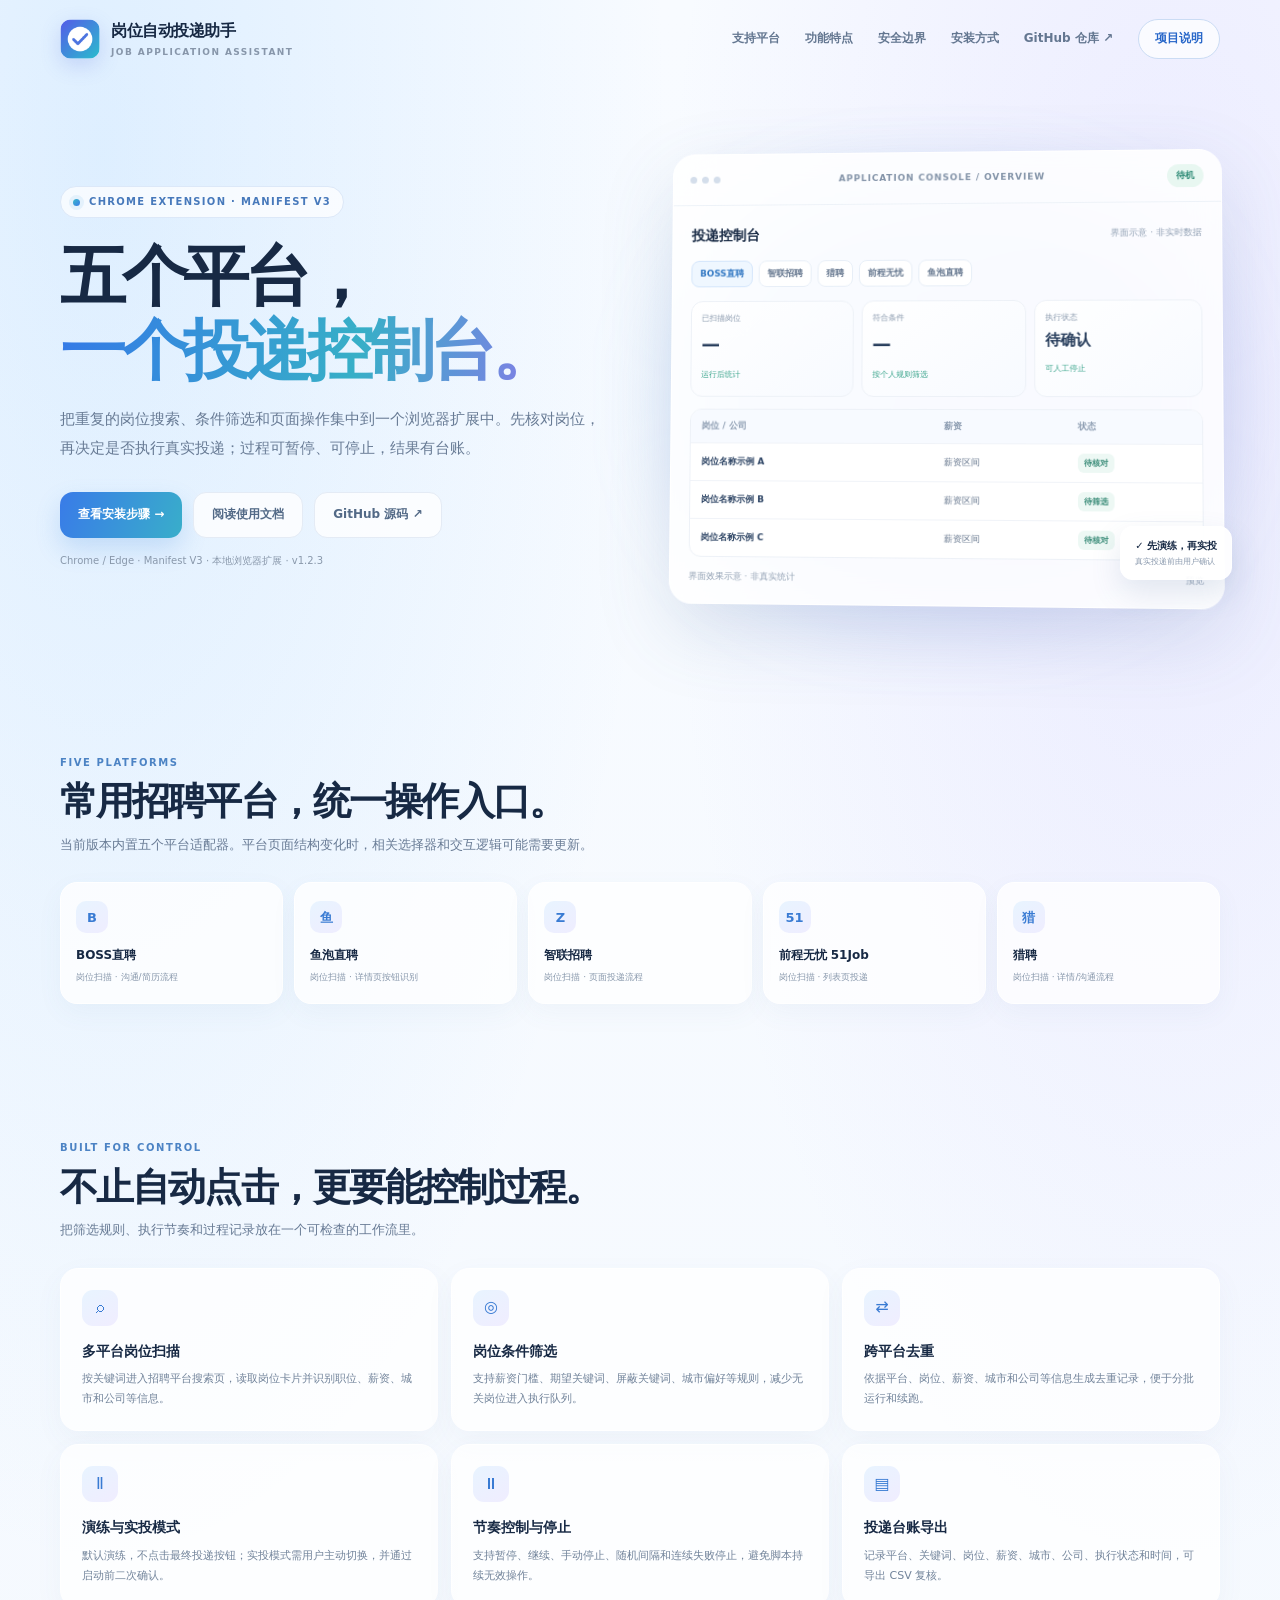
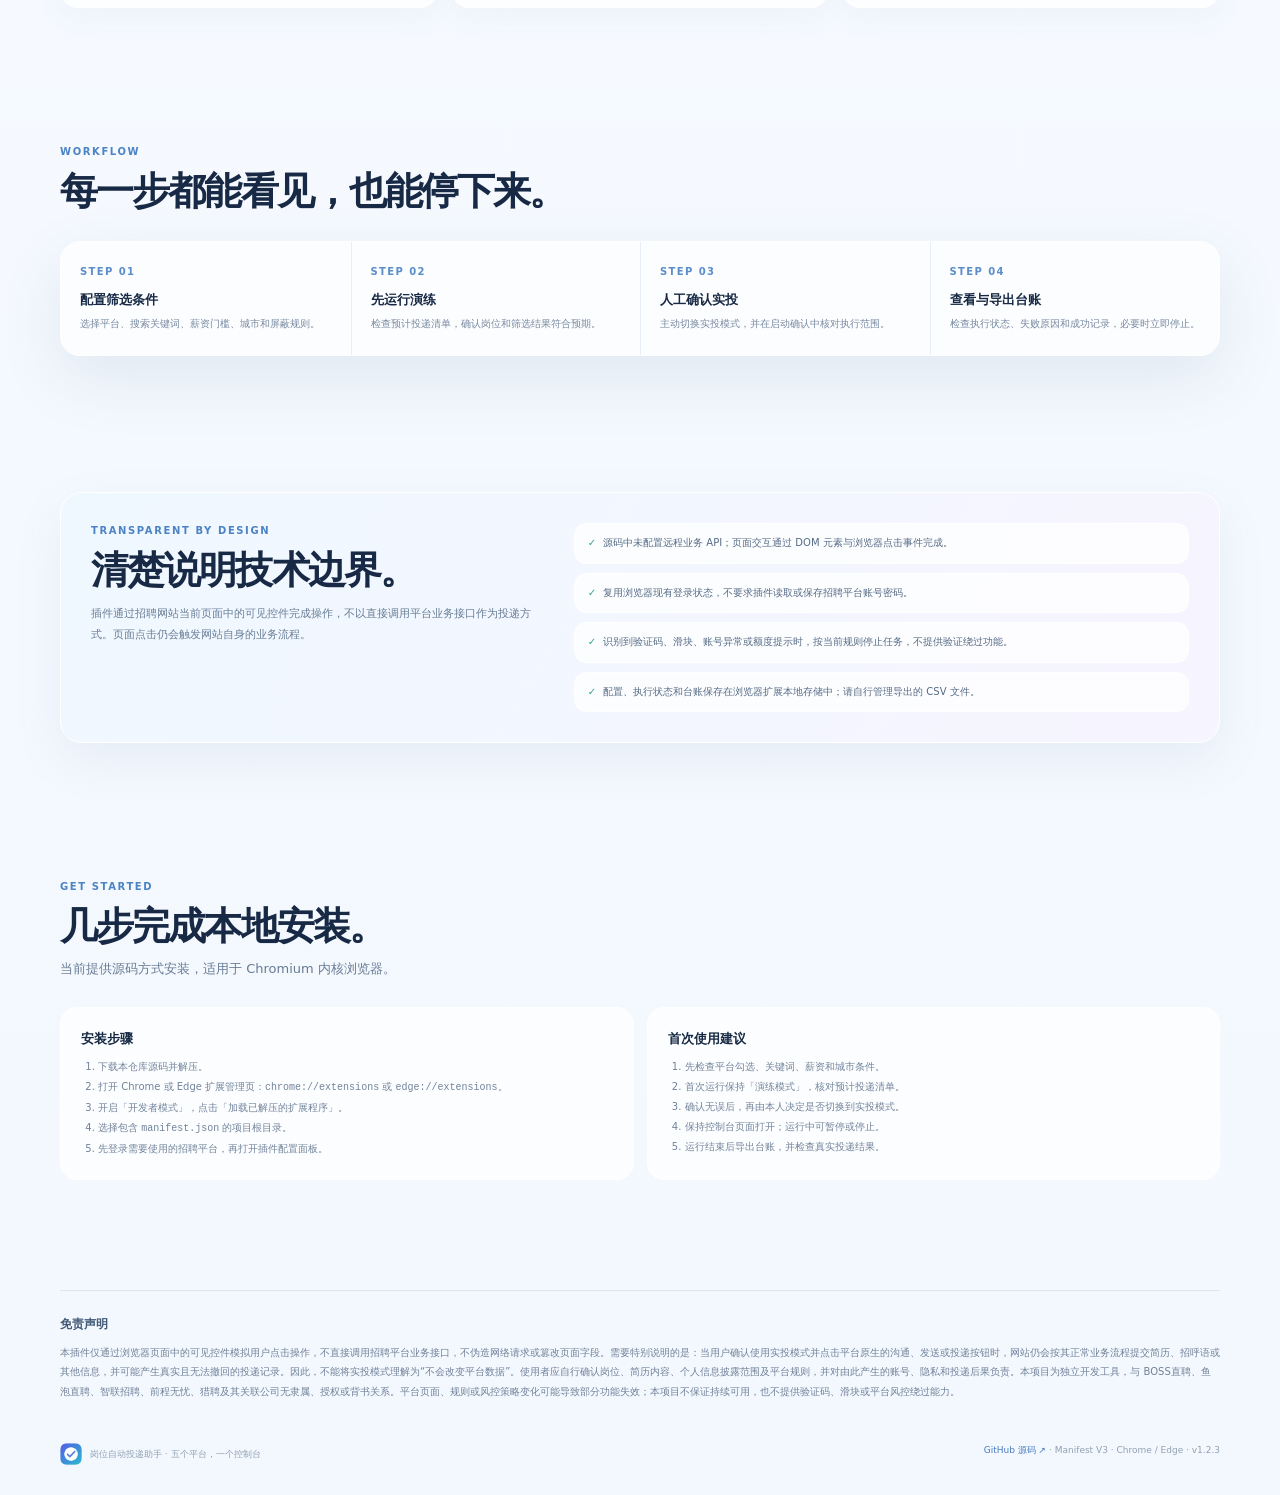
==== index.html @ 3604367f "Publish browser extension source, project page, and safety documentation" ====
<!doctype html>
<html lang="zh-CN">
<head>
<meta charset="utf-8">
<meta name="viewport" content="width=device-width, initial-scale=1">
<meta name="theme-color" content="#f4f8ff">
<meta name="description" content="岗位自动投递助手，支持 BOSS直聘、鱼泡直聘、智联招聘、前程无忧和猎聘。岗位筛选、演练、页面操作与投递台账集中管理。">
<title>岗位自动投递助手｜五个平台，一个控制台</title>
<style>
:root{color-scheme:light;--ink:#172944;--muted:#687b95;--line:#e4ebf5;--blue:#397be8;--cyan:#38b8cb;--violet:#897be8;--paper:#fff;--bg:#f5f9ff;--shadow:0 22px 65px rgba(54,88,139,.11)}
*{box-sizing:border-box}html{scroll-behavior:smooth}body{margin:0;color:var(--ink);font-family:Inter,ui-sans-serif,system-ui,-apple-system,"Segoe UI","PingFang SC","Microsoft YaHei",sans-serif;line-height:1.65;background:radial-gradient(ellipse at 8% 5%,rgba(104,183,255,.18),transparent 34%),radial-gradient(ellipse at 92% 12%,rgba(169,154,255,.16),transparent 31%),linear-gradient(180deg,#f8fbff,#f3f8fe)}a{color:inherit;text-decoration:none}.wrap{width:min(1160px,calc(100% - 44px));margin:auto}.top{height:78px;display:flex;align-items:center;justify-content:space-between;gap:24px}.brand{display:flex;align-items:center;gap:11px;font-weight:760;letter-spacing:-.03em}.brand img{width:40px;height:40px;border-radius:12px;box-shadow:0 7px 20px #586ddc35}.brand small{display:block;color:#8796aa;font-size:9px;letter-spacing:.16em;font-weight:700}.nav{display:flex;align-items:center;gap:25px;color:#647791;font-size:12px;font-weight:650}.nav a:hover{color:var(--blue)}.nav .cta{padding:9px 16px;border:1px solid #cbdcf4;border-radius:99px;color:#2867c9;background:#ffffffb8}.hero{display:grid;grid-template-columns:1fr 1fr;gap:54px;align-items:center;padding:72px 0 82px}.eyebrow{display:inline-flex;align-items:center;gap:9px;padding:7px 12px;border:1px solid #dce8f8;border-radius:99px;background:#ffffffb8;color:#4779bb;font-size:10px;font-weight:800;letter-spacing:.13em}.dot{width:7px;height:7px;border-radius:50%;background:linear-gradient(135deg,var(--cyan),var(--blue));box-shadow:0 0 0 4px #52a7e51c}h1{max-width:600px;margin:22px 0 17px;font-size:clamp(42px,5.3vw,66px);line-height:1.12;letter-spacing:-.065em;font-weight:790}h1 span{color:transparent;background:linear-gradient(100deg,#3479e7,#37afc7 60%,#8979e9);background-clip:text;-webkit-background-clip:text}.lead{max-width:550px;margin:0;color:var(--muted);font-size:15px;line-height:1.95}.actions{display:flex;flex-wrap:wrap;gap:11px;margin-top:28px}.btn{display:inline-flex;align-items:center;justify-content:center;min-height:46px;padding:0 18px;border-radius:13px;font-size:12px;font-weight:750}.primary{color:#fff;background:linear-gradient(110deg,#397be8,#39aeca);box-shadow:0 11px 25px #438ddd38}.secondary{color:#536a87;border:1px solid var(--line);background:#ffffffc9}.hint{margin-top:15px;color:#8998ab;font-size:10px}.preview{position:relative}.glow{position:absolute;inset:10% 3% 0;border-radius:40%;background:linear-gradient(130deg,#74b9f64a,#a69af54a);filter:blur(42px)}.window{position:relative;overflow:hidden;border:1px solid #fff;border-radius:23px;background:#ffffffd9;box-shadow:0 26px 75px #466b9b2b;backdrop-filter:blur(20px);transform:perspective(1100px) rotateY(-3deg) rotateX(2deg)}.winhead{display:flex;align-items:center;justify-content:space-between;padding:14px 17px;border-bottom:1px solid #edf2f8}.lights{display:flex;gap:5px}.lights i{width:7px;height:7px;border-radius:50%;background:#d4deeb}.winname{font-size:9px;color:#8393a8;font-weight:750;letter-spacing:.1em}.idle{font-size:9px;color:#2d8a75;background:#e8f7f1;padding:4px 9px;border-radius:99px;font-weight:800}.winbody{padding:19px}.wtitle{display:flex;justify-content:space-between;align-items:center;margin-bottom:14px}.wtitle b{font-size:14px}.wtitle span{font-size:9px;color:#91a0b4}.pills{display:flex;flex-wrap:wrap;gap:6px;margin-bottom:14px}.pill{padding:5px 8px;border:1px solid #e7eef7;border-radius:8px;background:#fff;color:#63758d;font-size:9px;font-weight:700}.pill.on{background:#eff7ff;border-color:#d3e5fb;color:#3278c3}.stats{display:grid;grid-template-columns:repeat(3,1fr);gap:8px;margin-bottom:12px}.stat{padding:10px;border:1px solid #edf1f7;border-radius:12px;background:linear-gradient(145deg,#fff,#f7faff)}.stat small{display:block;color:#8797ab;font-size:8px}.stat strong{display:block;margin-top:4px;font-size:19px;color:#263c5b}.stat em{font-size:8px;color:#39a48b;font-style:normal}.rows{overflow:hidden;border:1px solid #edf1f7;border-radius:12px;background:#fff}.rhead,.r{display:grid;grid-template-columns:1.5fr .8fr .7fr;gap:7px;align-items:center;padding:9px 11px;font-size:9px}.rhead{background:#f7faff;color:#8b9bb0;font-weight:750}.r{border-top:1px solid #f0f3f8;color:#64758c}.r b{color:#2e4565;font-size:9px}.tag{width:max-content;padding:3px 6px;border-radius:6px;background:#edf8f4;color:#378a76;font-size:8px;font-weight:800}.winfoot{display:flex;justify-content:space-between;margin-top:12px;color:#92a1b4;font-size:9px}.float{position:absolute;right:-12px;bottom:25px;padding:11px 14px;border:1px solid #fff;border-radius:13px;background:#ffffffed;box-shadow:0 13px 30px #486b9b26;font-size:10px;font-weight:750}.float small{display:block;color:#8b9aae;font-size:8px;font-weight:500}.section{padding:68px 0}.section-head{max-width:650px;margin-bottom:27px}.kicker{color:#4c83c4;font-size:10px;font-weight:850;letter-spacing:.16em}h2{margin:8px 0 9px;font-size:clamp(27px,3.4vw,38px);line-height:1.2;letter-spacing:-.05em}.section-head p{margin:0;color:var(--muted);font-size:13px}.platforms{display:grid;grid-template-columns:repeat(5,1fr);gap:11px}.platform{padding:18px 15px;border:1px solid #fff;border-radius:17px;background:#ffffffc9;box-shadow:0 9px 27px #4b6e9a0d}.mark{display:grid;place-items:center;width:32px;height:32px;margin-bottom:13px;border-radius:10px;background:linear-gradient(145deg,#e8f4ff,#efedff);color:#397bd3;font-size:13px;font-weight:850}.platform b{display:block;font-size:12px}.platform small{display:block;margin-top:4px;color:#8797ab;font-size:9px}.features{display:grid;grid-template-columns:repeat(3,1fr);gap:13px}.feature{padding:21px;border:1px solid #fff;border-radius:18px;background:#ffffffc9;box-shadow:0 10px 30px #4b6e9a0c}.ico{display:grid;place-items:center;width:36px;height:36px;margin-bottom:14px;border-radius:11px;background:linear-gradient(145deg,#e8f4ff,#f0edff);color:#397bd3;font-size:16px}.feature h3{margin:0 0 6px;font-size:14px}.feature p{margin:0;color:#71839a;font-size:11px;line-height:1.85}.flow{display:grid;grid-template-columns:repeat(4,1fr);border:1px solid #fff;border-radius:20px;background:#ffffffb9;box-shadow:var(--shadow)}.step{padding:22px 19px}.step+.step{border-left:1px solid #e9eff7}.num{color:#5a8dca;font-size:10px;font-weight:850;letter-spacing:.14em}.step h3{margin:8px 0 5px;font-size:13px}.step p{margin:0;color:#7889a0;font-size:10px;line-height:1.8}.safety{display:grid;grid-template-columns:.85fr 1.15fr;gap:28px;padding:30px;border:1px solid #fff;border-radius:22px;background:linear-gradient(120deg,#eff8ffeb,#f7f4ffdc);box-shadow:0 18px 50px #486b9b15}.safety p{color:#687d96;font-size:11px;line-height:1.9}.checks{display:grid;gap:9px}.check{padding:11px 13px;border:1px solid #fff;border-radius:12px;background:#ffffffc7;color:#566b85;font-size:10px}.check b{color:#35a18b;margin-right:7px}.install{display:grid;grid-template-columns:1fr 1fr;gap:13px}.install article{padding:20px;border:1px solid #fff;border-radius:17px;background:#ffffffc9}.install h3{margin:0 0 8px;font-size:13px}.install ol{margin:0;padding-left:17px;color:#71839a;font-size:10px;line-height:2}.disclaimer{margin-top:42px;padding:22px 0 26px;border-top:1px solid #dce6f2;color:#718198;font-size:10px;line-height:1.95}.disclaimer b{display:block;margin-bottom:6px;color:#435a77;font-size:12px}footer{display:flex;justify-content:space-between;gap:18px;padding:16px 0 32px;color:#91a0b2;font-size:9px}.footbrand{display:flex;align-items:center;gap:8px}.footbrand img{width:22px;height:22px;border-radius:7px}footer a{color:#477cc0}
@media(max-width:900px){.hero{grid-template-columns:1fr;gap:38px;padding:48px 0 62px}.preview{max-width:650px;width:100%;margin:auto}.platforms{grid-template-columns:repeat(3,1fr)}.features{grid-template-columns:repeat(2,1fr)}.safety{grid-template-columns:1fr}}
@media(max-width:640px){.wrap{width:calc(100% - 30px)}.top{height:68px}.nav a:not(.cta){display:none}.hero{padding:40px 0 54px}h1{font-size:43px}.lead{font-size:13px}.window{transform:none}.float{right:4px;bottom:-17px}.section{padding:50px 0}.platforms{grid-template-columns:repeat(2,1fr)}.features,.flow,.install{grid-template-columns:1fr}.step+.step{border-left:0;border-top:1px solid #e9eff7}.safety{padding:22px}footer{flex-direction:column}}
</style>
</head>
<body>
<header class="wrap top">
  <a class="brand" href="#top"><img src="icon128.png" alt=""><span>岗位自动投递助手<small>JOB APPLICATION ASSISTANT</small></span></a>
  <nav class="nav"><a href="#platforms">支持平台</a><a href="#features">功能特点</a><a href="#safety">安全边界</a><a href="#install">安装方式</a><a href="https://github.com/ZhangLiang-cn/job-apply-assistant" target="_blank" rel="noopener noreferrer">GitHub 仓库 ↗</a><a class="cta" href="README.md">项目说明</a></nav>
</header>
<main id="top">
<section class="wrap hero">
  <div><div class="eyebrow"><i class="dot"></i> CHROME EXTENSION · MANIFEST V3</div><h1>五个平台，<br><span>一个投递控制台。</span></h1><p class="lead">把重复的岗位搜索、条件筛选和页面操作集中到一个浏览器扩展中。先核对岗位，再决定是否执行真实投递；过程可暂停、可停止，结果有台账。</p><div class="actions"><a class="btn primary" href="#install">查看安装步骤 →</a><a class="btn secondary" href="README.md">阅读使用文档</a><a class="btn secondary" href="https://github.com/ZhangLiang-cn/job-apply-assistant" target="_blank" rel="noopener noreferrer">GitHub 源码 ↗</a></div><div class="hint">Chrome / Edge · Manifest V3 · 本地浏览器扩展 · v1.2.3</div></div>
  <div class="preview"><div class="glow"></div><div class="window"><div class="winhead"><span class="lights"><i></i><i></i><i></i></span><span class="winname">APPLICATION CONSOLE / OVERVIEW</span><span class="idle">待机</span></div><div class="winbody"><div class="wtitle"><b>投递控制台</b><span>界面示意 · 非实时数据</span></div><div class="pills"><span class="pill on">BOSS直聘</span><span class="pill">智联招聘</span><span class="pill">猎聘</span><span class="pill">前程无忧</span><span class="pill">鱼泡直聘</span></div><div class="stats"><div class="stat"><small>已扫描岗位</small><strong>—</strong><em>运行后统计</em></div><div class="stat"><small>符合条件</small><strong>—</strong><em>按个人规则筛选</em></div><div class="stat"><small>执行状态</small><strong style="font-size:15px">待确认</strong><em>可人工停止</em></div></div><div class="rows"><div class="rhead"><span>岗位 / 公司</span><span>薪资</span><span>状态</span></div><div class="r"><b>岗位名称示例 A</b><span>薪资区间</span><span class="tag">待核对</span></div><div class="r"><b>岗位名称示例 B</b><span>薪资区间</span><span class="tag">待筛选</span></div><div class="r"><b>岗位名称示例 C</b><span>薪资区间</span><span class="tag">待核对</span></div></div><div class="winfoot"><span>界面效果示意 · 非真实统计</span><span>预览</span></div></div></div><div class="float">✓ 先演练，再实投<small>真实投递前由用户确认</small></div></div>
</section>
<section class="wrap section" id="platforms"><div class="section-head"><div class="kicker">FIVE PLATFORMS</div><h2>常用招聘平台，统一操作入口。</h2><p>当前版本内置五个平台适配器。平台页面结构变化时，相关选择器和交互逻辑可能需要更新。</p></div><div class="platforms"><article class="platform"><div class="mark">B</div><b>BOSS直聘</b><small>岗位扫描 · 沟通/简历流程</small></article><article class="platform"><div class="mark">鱼</div><b>鱼泡直聘</b><small>岗位扫描 · 详情页按钮识别</small></article><article class="platform"><div class="mark">Z</div><b>智联招聘</b><small>岗位扫描 · 页面投递流程</small></article><article class="platform"><div class="mark">51</div><b>前程无忧 51Job</b><small>岗位扫描 · 列表页投递</small></article><article class="platform"><div class="mark">猎</div><b>猎聘</b><small>岗位扫描 · 详情/沟通流程</small></article></div></section>
<section class="wrap section" id="features"><div class="section-head"><div class="kicker">BUILT FOR CONTROL</div><h2>不止自动点击，更要能控制过程。</h2><p>把筛选规则、执行节奏和过程记录放在一个可检查的工作流里。</p></div><div class="features"><article class="feature"><div class="ico">⌕</div><h3>多平台岗位扫描</h3><p>按关键词进入招聘平台搜索页，读取岗位卡片并识别职位、薪资、城市和公司等信息。</p></article><article class="feature"><div class="ico">◎</div><h3>岗位条件筛选</h3><p>支持薪资门槛、期望关键词、屏蔽关键词、城市偏好等规则，减少无关岗位进入执行队列。</p></article><article class="feature"><div class="ico">⇄</div><h3>跨平台去重</h3><p>依据平台、岗位、薪资、城市和公司等信息生成去重记录，便于分批运行和续跑。</p></article><article class="feature"><div class="ico">Ⅱ</div><h3>演练与实投模式</h3><p>默认演练，不点击最终投递按钮；实投模式需用户主动切换，并通过启动前二次确认。</p></article><article class="feature"><div class="ico">⏸</div><h3>节奏控制与停止</h3><p>支持暂停、继续、手动停止、随机间隔和连续失败停止，避免脚本持续无效操作。</p></article><article class="feature"><div class="ico">▤</div><h3>投递台账导出</h3><p>记录平台、关键词、岗位、薪资、城市、公司、执行状态和时间，可导出 CSV 复核。</p></article></div></section>
<section class="wrap section"><div class="section-head"><div class="kicker">WORKFLOW</div><h2>每一步都能看见，也能停下来。</h2></div><div class="flow"><div class="step"><div class="num">STEP 01</div><h3>配置筛选条件</h3><p>选择平台、搜索关键词、薪资门槛、城市和屏蔽规则。</p></div><div class="step"><div class="num">STEP 02</div><h3>先运行演练</h3><p>检查预计投递清单，确认岗位和筛选结果符合预期。</p></div><div class="step"><div class="num">STEP 03</div><h3>人工确认实投</h3><p>主动切换实投模式，并在启动确认中核对执行范围。</p></div><div class="step"><div class="num">STEP 04</div><h3>查看与导出台账</h3><p>检查执行状态、失败原因和成功记录，必要时立即停止。</p></div></div></section>
<section class="wrap section" id="safety"><div class="safety"><div><div class="kicker">TRANSPARENT BY DESIGN</div><h2>清楚说明技术边界。</h2><p>插件通过招聘网站当前页面中的可见控件完成操作，不以直接调用平台业务接口作为投递方式。页面点击仍会触发网站自身的业务流程。</p></div><div class="checks"><div class="check"><b>✓</b>源码中未配置远程业务 API；页面交互通过 DOM 元素与浏览器点击事件完成。</div><div class="check"><b>✓</b>复用浏览器现有登录状态，不要求插件读取或保存招聘平台账号密码。</div><div class="check"><b>✓</b>识别到验证码、滑块、账号异常或额度提示时，按当前规则停止任务，不提供验证绕过功能。</div><div class="check"><b>✓</b>配置、执行状态和台账保存在浏览器扩展本地存储中；请自行管理导出的 CSV 文件。</div></div></div></section>
<section class="wrap section" id="install"><div class="section-head"><div class="kicker">GET STARTED</div><h2>几步完成本地安装。</h2><p>当前提供源码方式安装，适用于 Chromium 内核浏览器。</p></div><div class="install"><article><h3>安装步骤</h3><ol><li>下载本仓库源码并解压。</li><li>打开 Chrome 或 Edge 扩展管理页：<code>chrome://extensions</code> 或 <code>edge://extensions</code>。</li><li>开启「开发者模式」，点击「加载已解压的扩展程序」。</li><li>选择包含 <code>manifest.json</code> 的项目根目录。</li><li>先登录需要使用的招聘平台，再打开插件配置面板。</li></ol></article><article><h3>首次使用建议</h3><ol><li>先检查平台勾选、关键词、薪资和城市条件。</li><li>首次运行保持「演练模式」，核对预计投递清单。</li><li>确认无误后，再由本人决定是否切换到实投模式。</li><li>保持控制台页面打开；运行中可暂停或停止。</li><li>运行结束后导出台账，并检查真实投递结果。</li></ol></article></div></section>
</main>
<div class="wrap disclaimer" id="disclaimer"><b>免责声明</b>本插件仅通过浏览器页面中的可见控件模拟用户点击操作，不直接调用招聘平台业务接口，不伪造网络请求或篡改页面字段。需要特别说明的是：当用户确认使用实投模式并点击平台原生的沟通、发送或投递按钮时，网站仍会按其正常业务流程提交简历、招呼语或其他信息，并可能产生真实且无法撤回的投递记录。因此，不能将实投模式理解为“不会改变平台数据”。使用者应自行确认岗位、简历内容、个人信息披露范围及平台规则，并对由此产生的账号、隐私和投递后果负责。本项目为独立开发工具，与 BOSS直聘、鱼泡直聘、智联招聘、前程无忧、猎聘及其关联公司无隶属、授权或背书关系。平台页面、规则或风控策略变化可能导致部分功能失效；本项目不保证持续可用，也不提供验证码、滑块或平台风控绕过能力。</div>
<footer class="wrap"><div class="footbrand"><img src="icon128.png" alt="">岗位自动投递助手 · 五个平台，一个控制台</div><span><a href="https://github.com/ZhangLiang-cn/job-apply-assistant" target="_blank" rel="noopener noreferrer">GitHub 源码 ↗</a> · Manifest V3 · Chrome / Edge · v1.2.3</span></footer>
</body>
</html>
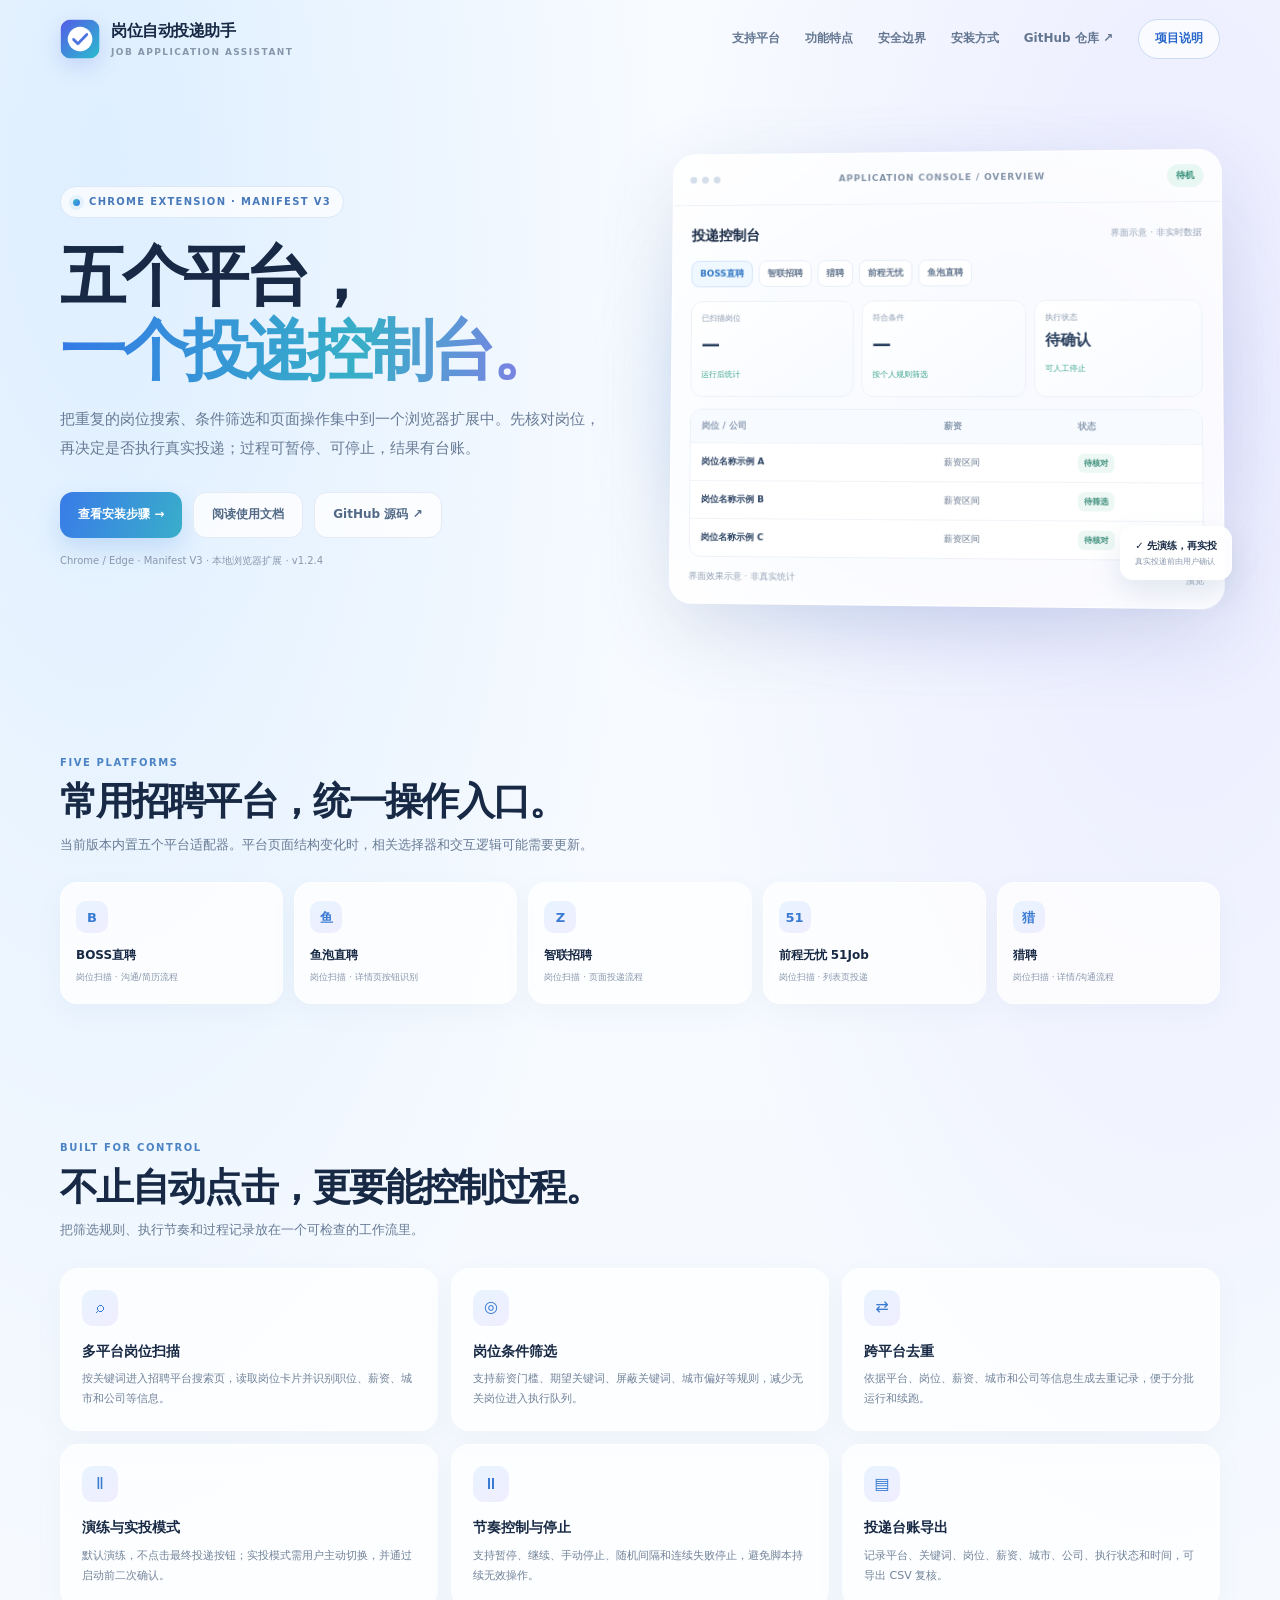
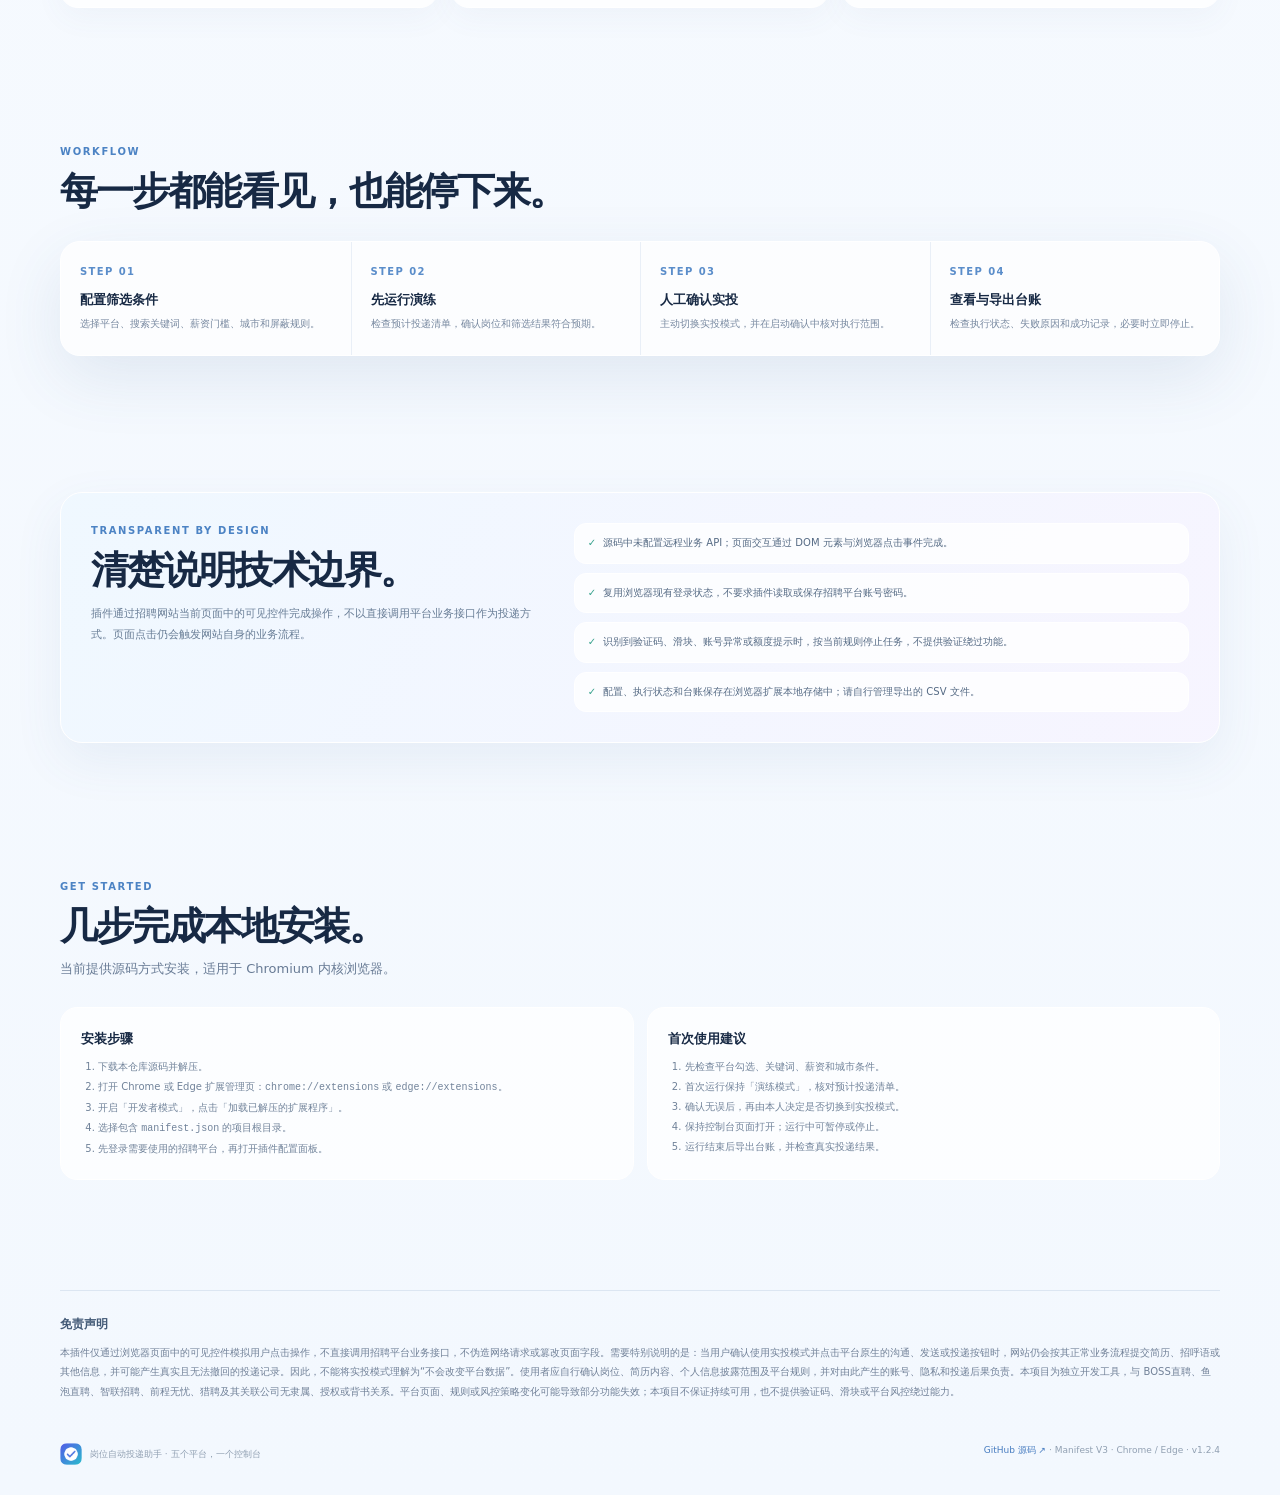
==== commit 2230ff16: "Set safe dry-run defaults and publish v1.2.4" ====
--- a/index.html
+++ b/index.html
@@ -20,7 +20,7 @@
 </header>
 <main id="top">
 <section class="wrap hero">
-  <div><div class="eyebrow"><i class="dot"></i> CHROME EXTENSION · MANIFEST V3</div><h1>五个平台，<br><span>一个投递控制台。</span></h1><p class="lead">把重复的岗位搜索、条件筛选和页面操作集中到一个浏览器扩展中。先核对岗位，再决定是否执行真实投递；过程可暂停、可停止，结果有台账。</p><div class="actions"><a class="btn primary" href="#install">查看安装步骤 →</a><a class="btn secondary" href="README.md">阅读使用文档</a><a class="btn secondary" href="https://github.com/ZhangLiang-cn/job-apply-assistant" target="_blank" rel="noopener noreferrer">GitHub 源码 ↗</a></div><div class="hint">Chrome / Edge · Manifest V3 · 本地浏览器扩展 · v1.2.3</div></div>
+  <div><div class="eyebrow"><i class="dot"></i> CHROME EXTENSION · MANIFEST V3</div><h1>五个平台，<br><span>一个投递控制台。</span></h1><p class="lead">把重复的岗位搜索、条件筛选和页面操作集中到一个浏览器扩展中。先核对岗位，再决定是否执行真实投递；过程可暂停、可停止，结果有台账。</p><div class="actions"><a class="btn primary" href="#install">查看安装步骤 →</a><a class="btn secondary" href="README.md">阅读使用文档</a><a class="btn secondary" href="https://github.com/ZhangLiang-cn/job-apply-assistant" target="_blank" rel="noopener noreferrer">GitHub 源码 ↗</a></div><div class="hint">Chrome / Edge · Manifest V3 · 本地浏览器扩展 · v1.2.4</div></div>
   <div class="preview"><div class="glow"></div><div class="window"><div class="winhead"><span class="lights"><i></i><i></i><i></i></span><span class="winname">APPLICATION CONSOLE / OVERVIEW</span><span class="idle">待机</span></div><div class="winbody"><div class="wtitle"><b>投递控制台</b><span>界面示意 · 非实时数据</span></div><div class="pills"><span class="pill on">BOSS直聘</span><span class="pill">智联招聘</span><span class="pill">猎聘</span><span class="pill">前程无忧</span><span class="pill">鱼泡直聘</span></div><div class="stats"><div class="stat"><small>已扫描岗位</small><strong>—</strong><em>运行后统计</em></div><div class="stat"><small>符合条件</small><strong>—</strong><em>按个人规则筛选</em></div><div class="stat"><small>执行状态</small><strong style="font-size:15px">待确认</strong><em>可人工停止</em></div></div><div class="rows"><div class="rhead"><span>岗位 / 公司</span><span>薪资</span><span>状态</span></div><div class="r"><b>岗位名称示例 A</b><span>薪资区间</span><span class="tag">待核对</span></div><div class="r"><b>岗位名称示例 B</b><span>薪资区间</span><span class="tag">待筛选</span></div><div class="r"><b>岗位名称示例 C</b><span>薪资区间</span><span class="tag">待核对</span></div></div><div class="winfoot"><span>界面效果示意 · 非真实统计</span><span>预览</span></div></div></div><div class="float">✓ 先演练，再实投<small>真实投递前由用户确认</small></div></div>
 </section>
 <section class="wrap section" id="platforms"><div class="section-head"><div class="kicker">FIVE PLATFORMS</div><h2>常用招聘平台，统一操作入口。</h2><p>当前版本内置五个平台适配器。平台页面结构变化时，相关选择器和交互逻辑可能需要更新。</p></div><div class="platforms"><article class="platform"><div class="mark">B</div><b>BOSS直聘</b><small>岗位扫描 · 沟通/简历流程</small></article><article class="platform"><div class="mark">鱼</div><b>鱼泡直聘</b><small>岗位扫描 · 详情页按钮识别</small></article><article class="platform"><div class="mark">Z</div><b>智联招聘</b><small>岗位扫描 · 页面投递流程</small></article><article class="platform"><div class="mark">51</div><b>前程无忧 51Job</b><small>岗位扫描 · 列表页投递</small></article><article class="platform"><div class="mark">猎</div><b>猎聘</b><small>岗位扫描 · 详情/沟通流程</small></article></div></section>
@@ -30,6 +30,6 @@
 <section class="wrap section" id="install"><div class="section-head"><div class="kicker">GET STARTED</div><h2>几步完成本地安装。</h2><p>当前提供源码方式安装，适用于 Chromium 内核浏览器。</p></div><div class="install"><article><h3>安装步骤</h3><ol><li>下载本仓库源码并解压。</li><li>打开 Chrome 或 Edge 扩展管理页：<code>chrome://extensions</code> 或 <code>edge://extensions</code>。</li><li>开启「开发者模式」，点击「加载已解压的扩展程序」。</li><li>选择包含 <code>manifest.json</code> 的项目根目录。</li><li>先登录需要使用的招聘平台，再打开插件配置面板。</li></ol></article><article><h3>首次使用建议</h3><ol><li>先检查平台勾选、关键词、薪资和城市条件。</li><li>首次运行保持「演练模式」，核对预计投递清单。</li><li>确认无误后，再由本人决定是否切换到实投模式。</li><li>保持控制台页面打开；运行中可暂停或停止。</li><li>运行结束后导出台账，并检查真实投递结果。</li></ol></article></div></section>
 </main>
 <div class="wrap disclaimer" id="disclaimer"><b>免责声明</b>本插件仅通过浏览器页面中的可见控件模拟用户点击操作，不直接调用招聘平台业务接口，不伪造网络请求或篡改页面字段。需要特别说明的是：当用户确认使用实投模式并点击平台原生的沟通、发送或投递按钮时，网站仍会按其正常业务流程提交简历、招呼语或其他信息，并可能产生真实且无法撤回的投递记录。因此，不能将实投模式理解为“不会改变平台数据”。使用者应自行确认岗位、简历内容、个人信息披露范围及平台规则，并对由此产生的账号、隐私和投递后果负责。本项目为独立开发工具，与 BOSS直聘、鱼泡直聘、智联招聘、前程无忧、猎聘及其关联公司无隶属、授权或背书关系。平台页面、规则或风控策略变化可能导致部分功能失效；本项目不保证持续可用，也不提供验证码、滑块或平台风控绕过能力。</div>
-<footer class="wrap"><div class="footbrand"><img src="icon128.png" alt="">岗位自动投递助手 · 五个平台，一个控制台</div><span><a href="https://github.com/ZhangLiang-cn/job-apply-assistant" target="_blank" rel="noopener noreferrer">GitHub 源码 ↗</a> · Manifest V3 · Chrome / Edge · v1.2.3</span></footer>
+<footer class="wrap"><div class="footbrand"><img src="icon128.png" alt="">岗位自动投递助手 · 五个平台，一个控制台</div><span><a href="https://github.com/ZhangLiang-cn/job-apply-assistant" target="_blank" rel="noopener noreferrer">GitHub 源码 ↗</a> · Manifest V3 · Chrome / Edge · v1.2.4</span></footer>
 </body>
 </html>
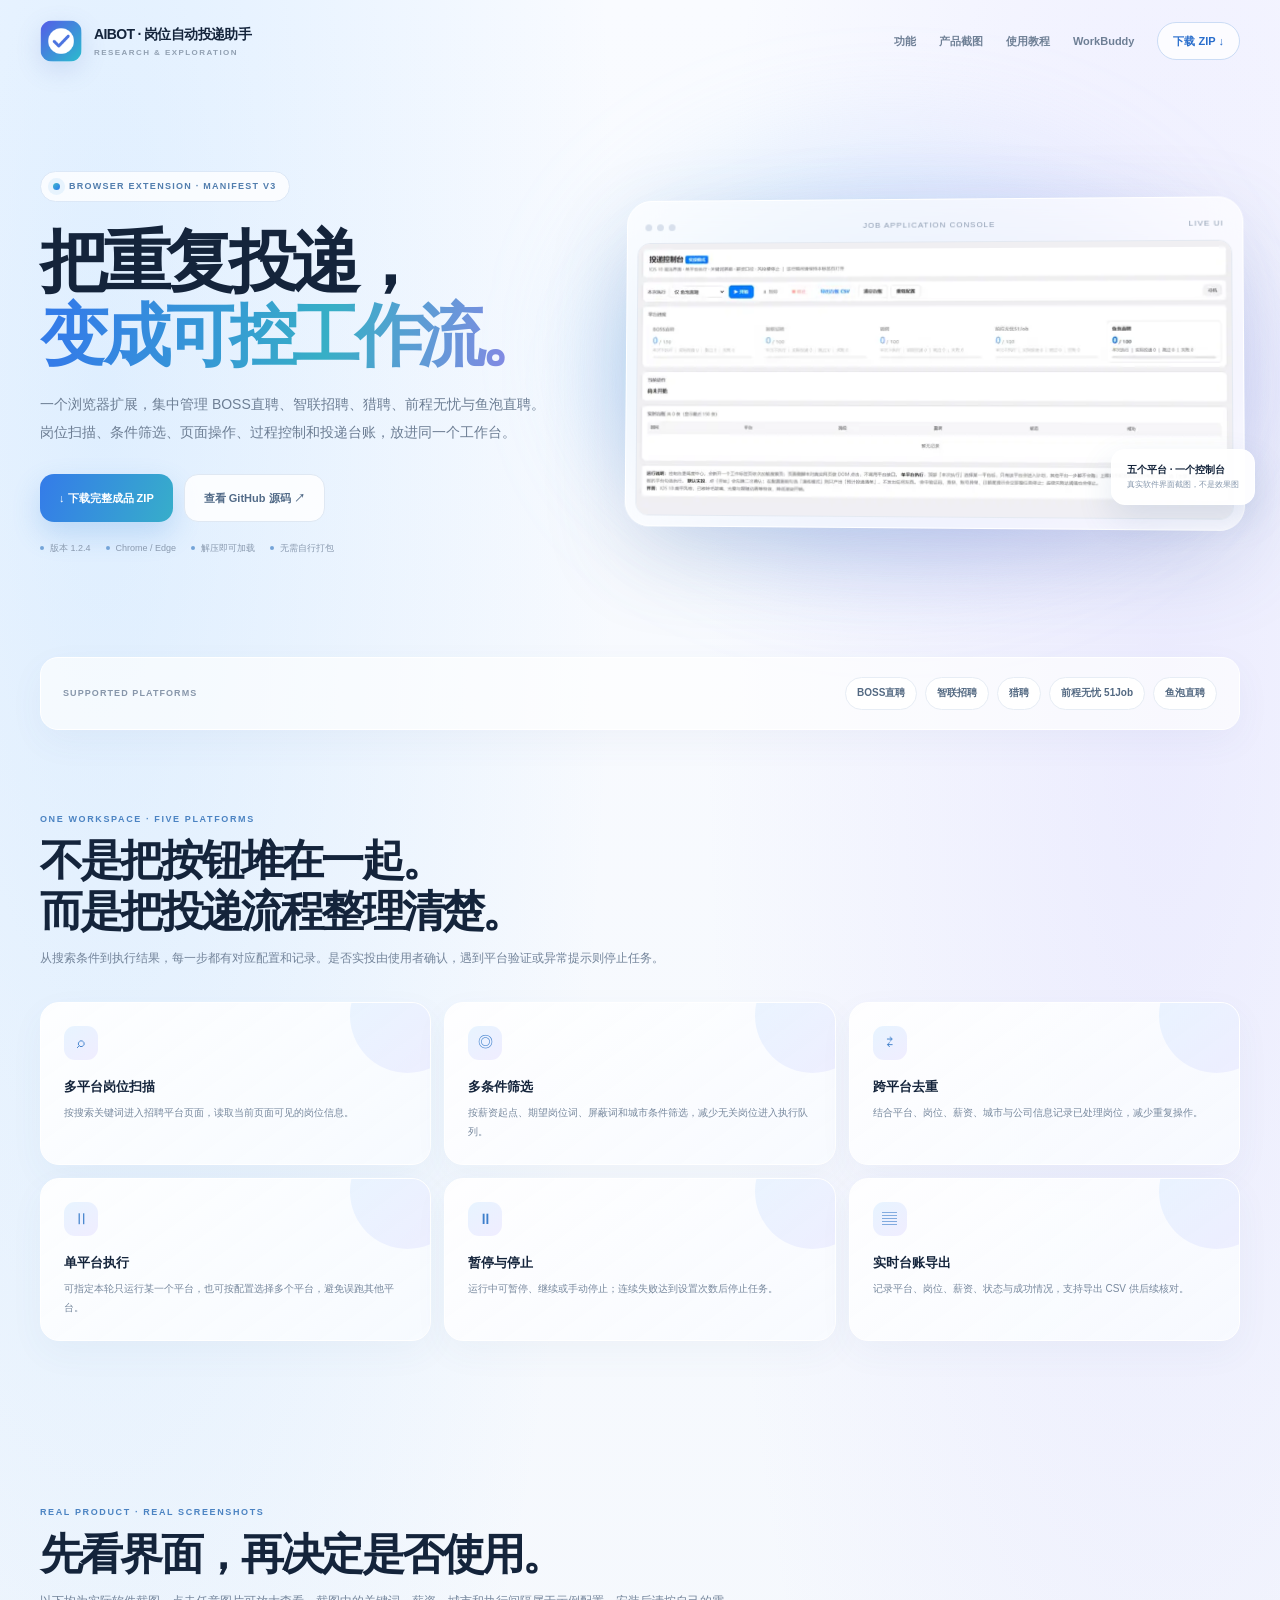
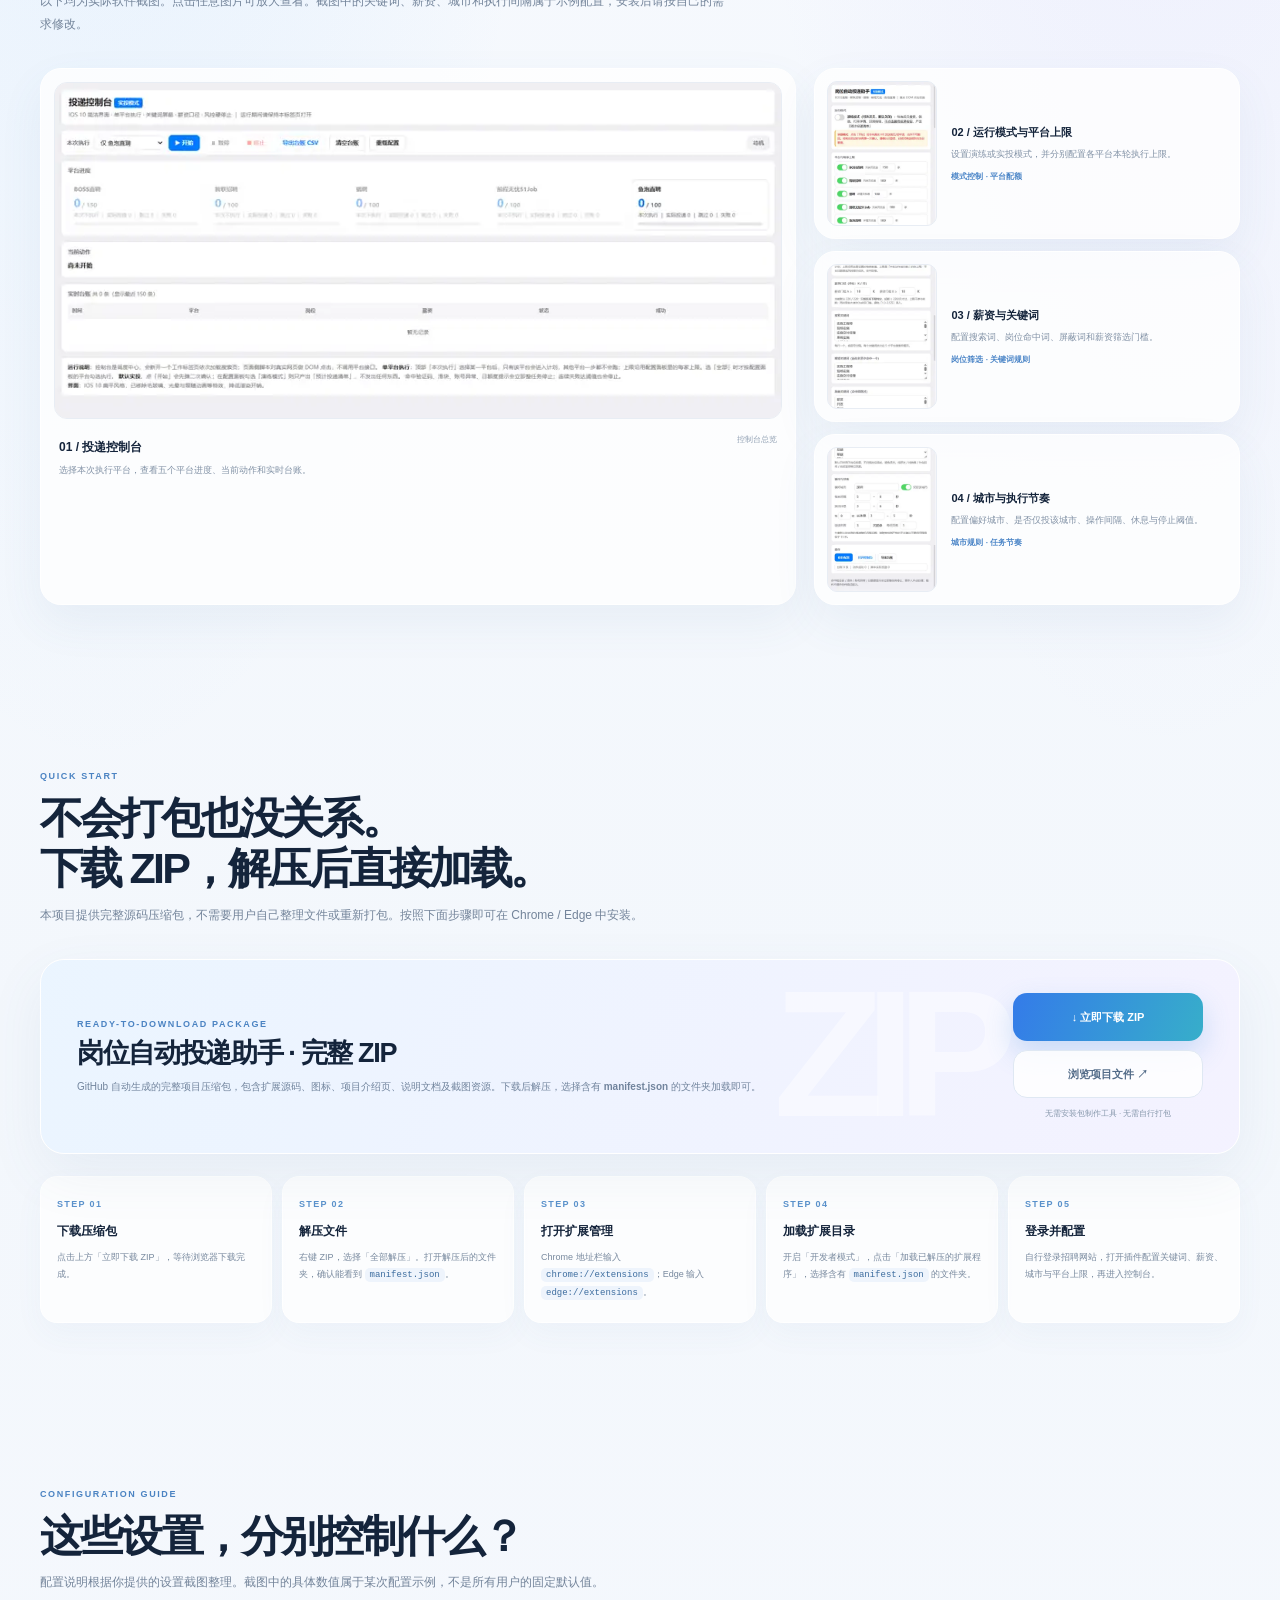
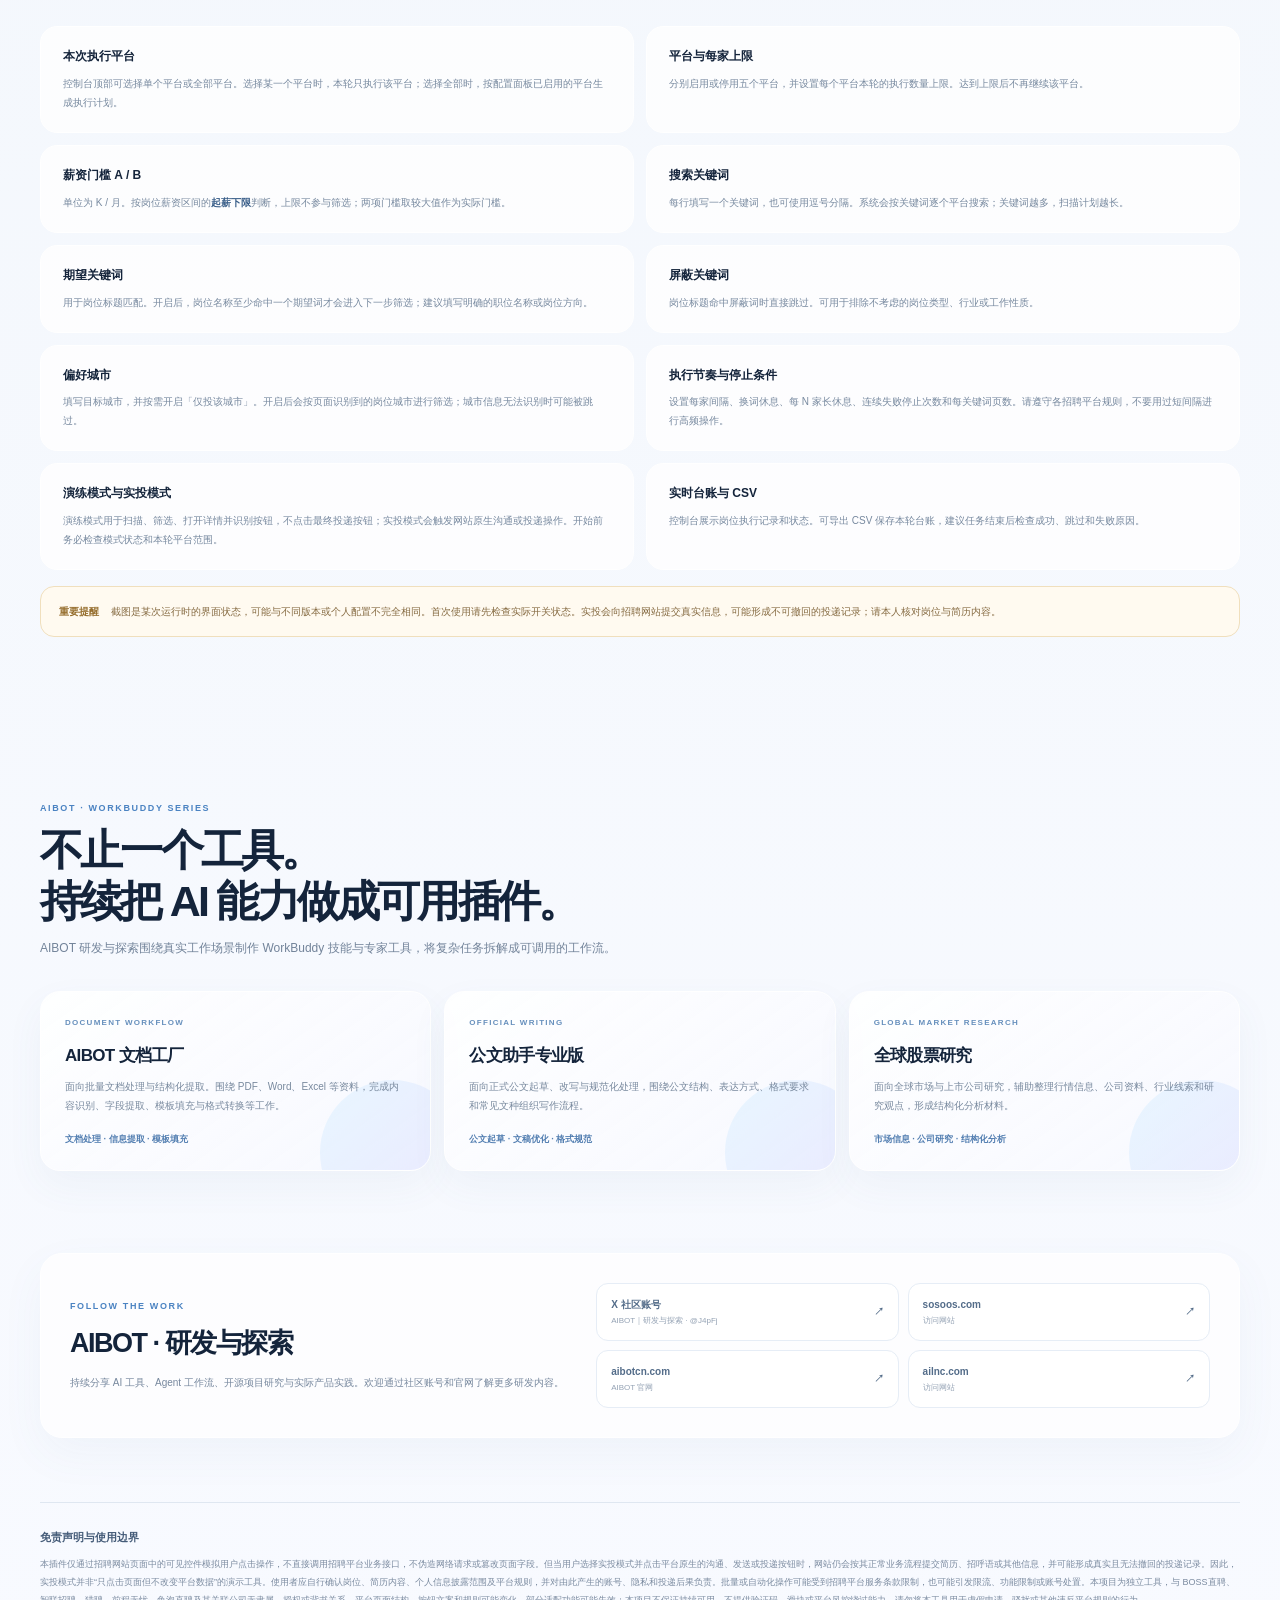
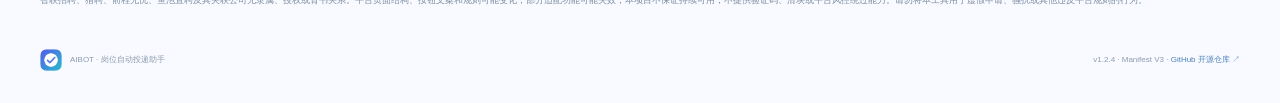
==== commit dbc01dac: "Redesign product landing page with screenshots, setup guide, ZIP download and AIBOT ecosystem" ====
--- a/index.html
+++ b/index.html
@@ -1,35 +1,106 @@
 <!doctype html>
 <html lang="zh-CN">
 <head>
-<meta charset="utf-8">
-<meta name="viewport" content="width=device-width, initial-scale=1">
+<meta charset="utf-8"><meta name="viewport" content="width=device-width,initial-scale=1">
 <meta name="theme-color" content="#f4f8ff">
-<meta name="description" content="岗位自动投递助手，支持 BOSS直聘、鱼泡直聘、智联招聘、前程无忧和猎聘。岗位筛选、演练、页面操作与投递台账集中管理。">
-<title>岗位自动投递助手｜五个平台，一个控制台</title>
+<meta name="description" content="岗位自动投递助手：支持 BOSS直聘、智联招聘、猎聘、前程无忧 51Job、鱼泡直聘。岗位筛选、页面操作、任务控制与投递台账。">
+<meta property="og:title" content="岗位自动投递助手｜AIBOT 研发与探索"><meta property="og:description" content="五个平台，一个投递工作台。查看真实界面、使用说明并下载完整 ZIP。">
+<title>岗位自动投递助手｜AIBOT 研发与探索</title>
 <style>
-:root{color-scheme:light;--ink:#172944;--muted:#687b95;--line:#e4ebf5;--blue:#397be8;--cyan:#38b8cb;--violet:#897be8;--paper:#fff;--bg:#f5f9ff;--shadow:0 22px 65px rgba(54,88,139,.11)}
-*{box-sizing:border-box}html{scroll-behavior:smooth}body{margin:0;color:var(--ink);font-family:Inter,ui-sans-serif,system-ui,-apple-system,"Segoe UI","PingFang SC","Microsoft YaHei",sans-serif;line-height:1.65;background:radial-gradient(ellipse at 8% 5%,rgba(104,183,255,.18),transparent 34%),radial-gradient(ellipse at 92% 12%,rgba(169,154,255,.16),transparent 31%),linear-gradient(180deg,#f8fbff,#f3f8fe)}a{color:inherit;text-decoration:none}.wrap{width:min(1160px,calc(100% - 44px));margin:auto}.top{height:78px;display:flex;align-items:center;justify-content:space-between;gap:24px}.brand{display:flex;align-items:center;gap:11px;font-weight:760;letter-spacing:-.03em}.brand img{width:40px;height:40px;border-radius:12px;box-shadow:0 7px 20px #586ddc35}.brand small{display:block;color:#8796aa;font-size:9px;letter-spacing:.16em;font-weight:700}.nav{display:flex;align-items:center;gap:25px;color:#647791;font-size:12px;font-weight:650}.nav a:hover{color:var(--blue)}.nav .cta{padding:9px 16px;border:1px solid #cbdcf4;border-radius:99px;color:#2867c9;background:#ffffffb8}.hero{display:grid;grid-template-columns:1fr 1fr;gap:54px;align-items:center;padding:72px 0 82px}.eyebrow{display:inline-flex;align-items:center;gap:9px;padding:7px 12px;border:1px solid #dce8f8;border-radius:99px;background:#ffffffb8;color:#4779bb;font-size:10px;font-weight:800;letter-spacing:.13em}.dot{width:7px;height:7px;border-radius:50%;background:linear-gradient(135deg,var(--cyan),var(--blue));box-shadow:0 0 0 4px #52a7e51c}h1{max-width:600px;margin:22px 0 17px;font-size:clamp(42px,5.3vw,66px);line-height:1.12;letter-spacing:-.065em;font-weight:790}h1 span{color:transparent;background:linear-gradient(100deg,#3479e7,#37afc7 60%,#8979e9);background-clip:text;-webkit-background-clip:text}.lead{max-width:550px;margin:0;color:var(--muted);font-size:15px;line-height:1.95}.actions{display:flex;flex-wrap:wrap;gap:11px;margin-top:28px}.btn{display:inline-flex;align-items:center;justify-content:center;min-height:46px;padding:0 18px;border-radius:13px;font-size:12px;font-weight:750}.primary{color:#fff;background:linear-gradient(110deg,#397be8,#39aeca);box-shadow:0 11px 25px #438ddd38}.secondary{color:#536a87;border:1px solid var(--line);background:#ffffffc9}.hint{margin-top:15px;color:#8998ab;font-size:10px}.preview{position:relative}.glow{position:absolute;inset:10% 3% 0;border-radius:40%;background:linear-gradient(130deg,#74b9f64a,#a69af54a);filter:blur(42px)}.window{position:relative;overflow:hidden;border:1px solid #fff;border-radius:23px;background:#ffffffd9;box-shadow:0 26px 75px #466b9b2b;backdrop-filter:blur(20px);transform:perspective(1100px) rotateY(-3deg) rotateX(2deg)}.winhead{display:flex;align-items:center;justify-content:space-between;padding:14px 17px;border-bottom:1px solid #edf2f8}.lights{display:flex;gap:5px}.lights i{width:7px;height:7px;border-radius:50%;background:#d4deeb}.winname{font-size:9px;color:#8393a8;font-weight:750;letter-spacing:.1em}.idle{font-size:9px;color:#2d8a75;background:#e8f7f1;padding:4px 9px;border-radius:99px;font-weight:800}.winbody{padding:19px}.wtitle{display:flex;justify-content:space-between;align-items:center;margin-bottom:14px}.wtitle b{font-size:14px}.wtitle span{font-size:9px;color:#91a0b4}.pills{display:flex;flex-wrap:wrap;gap:6px;margin-bottom:14px}.pill{padding:5px 8px;border:1px solid #e7eef7;border-radius:8px;background:#fff;color:#63758d;font-size:9px;font-weight:700}.pill.on{background:#eff7ff;border-color:#d3e5fb;color:#3278c3}.stats{display:grid;grid-template-columns:repeat(3,1fr);gap:8px;margin-bottom:12px}.stat{padding:10px;border:1px solid #edf1f7;border-radius:12px;background:linear-gradient(145deg,#fff,#f7faff)}.stat small{display:block;color:#8797ab;font-size:8px}.stat strong{display:block;margin-top:4px;font-size:19px;color:#263c5b}.stat em{font-size:8px;color:#39a48b;font-style:normal}.rows{overflow:hidden;border:1px solid #edf1f7;border-radius:12px;background:#fff}.rhead,.r{display:grid;grid-template-columns:1.5fr .8fr .7fr;gap:7px;align-items:center;padding:9px 11px;font-size:9px}.rhead{background:#f7faff;color:#8b9bb0;font-weight:750}.r{border-top:1px solid #f0f3f8;color:#64758c}.r b{color:#2e4565;font-size:9px}.tag{width:max-content;padding:3px 6px;border-radius:6px;background:#edf8f4;color:#378a76;font-size:8px;font-weight:800}.winfoot{display:flex;justify-content:space-between;margin-top:12px;color:#92a1b4;font-size:9px}.float{position:absolute;right:-12px;bottom:25px;padding:11px 14px;border:1px solid #fff;border-radius:13px;background:#ffffffed;box-shadow:0 13px 30px #486b9b26;font-size:10px;font-weight:750}.float small{display:block;color:#8b9aae;font-size:8px;font-weight:500}.section{padding:68px 0}.section-head{max-width:650px;margin-bottom:27px}.kicker{color:#4c83c4;font-size:10px;font-weight:850;letter-spacing:.16em}h2{margin:8px 0 9px;font-size:clamp(27px,3.4vw,38px);line-height:1.2;letter-spacing:-.05em}.section-head p{margin:0;color:var(--muted);font-size:13px}.platforms{display:grid;grid-template-columns:repeat(5,1fr);gap:11px}.platform{padding:18px 15px;border:1px solid #fff;border-radius:17px;background:#ffffffc9;box-shadow:0 9px 27px #4b6e9a0d}.mark{display:grid;place-items:center;width:32px;height:32px;margin-bottom:13px;border-radius:10px;background:linear-gradient(145deg,#e8f4ff,#efedff);color:#397bd3;font-size:13px;font-weight:850}.platform b{display:block;font-size:12px}.platform small{display:block;margin-top:4px;color:#8797ab;font-size:9px}.features{display:grid;grid-template-columns:repeat(3,1fr);gap:13px}.feature{padding:21px;border:1px solid #fff;border-radius:18px;background:#ffffffc9;box-shadow:0 10px 30px #4b6e9a0c}.ico{display:grid;place-items:center;width:36px;height:36px;margin-bottom:14px;border-radius:11px;background:linear-gradient(145deg,#e8f4ff,#f0edff);color:#397bd3;font-size:16px}.feature h3{margin:0 0 6px;font-size:14px}.feature p{margin:0;color:#71839a;font-size:11px;line-height:1.85}.flow{display:grid;grid-template-columns:repeat(4,1fr);border:1px solid #fff;border-radius:20px;background:#ffffffb9;box-shadow:var(--shadow)}.step{padding:22px 19px}.step+.step{border-left:1px solid #e9eff7}.num{color:#5a8dca;font-size:10px;font-weight:850;letter-spacing:.14em}.step h3{margin:8px 0 5px;font-size:13px}.step p{margin:0;color:#7889a0;font-size:10px;line-height:1.8}.safety{display:grid;grid-template-columns:.85fr 1.15fr;gap:28px;padding:30px;border:1px solid #fff;border-radius:22px;background:linear-gradient(120deg,#eff8ffeb,#f7f4ffdc);box-shadow:0 18px 50px #486b9b15}.safety p{color:#687d96;font-size:11px;line-height:1.9}.checks{display:grid;gap:9px}.check{padding:11px 13px;border:1px solid #fff;border-radius:12px;background:#ffffffc7;color:#566b85;font-size:10px}.check b{color:#35a18b;margin-right:7px}.install{display:grid;grid-template-columns:1fr 1fr;gap:13px}.install article{padding:20px;border:1px solid #fff;border-radius:17px;background:#ffffffc9}.install h3{margin:0 0 8px;font-size:13px}.install ol{margin:0;padding-left:17px;color:#71839a;font-size:10px;line-height:2}.disclaimer{margin-top:42px;padding:22px 0 26px;border-top:1px solid #dce6f2;color:#718198;font-size:10px;line-height:1.95}.disclaimer b{display:block;margin-bottom:6px;color:#435a77;font-size:12px}footer{display:flex;justify-content:space-between;gap:18px;padding:16px 0 32px;color:#91a0b2;font-size:9px}.footbrand{display:flex;align-items:center;gap:8px}.footbrand img{width:22px;height:22px;border-radius:7px}footer a{color:#477cc0}
-@media(max-width:900px){.hero{grid-template-columns:1fr;gap:38px;padding:48px 0 62px}.preview{max-width:650px;width:100%;margin:auto}.platforms{grid-template-columns:repeat(3,1fr)}.features{grid-template-columns:repeat(2,1fr)}.safety{grid-template-columns:1fr}}
-@media(max-width:640px){.wrap{width:calc(100% - 30px)}.top{height:68px}.nav a:not(.cta){display:none}.hero{padding:40px 0 54px}h1{font-size:43px}.lead{font-size:13px}.window{transform:none}.float{right:4px;bottom:-17px}.section{padding:50px 0}.platforms{grid-template-columns:repeat(2,1fr)}.features,.flow,.install{grid-template-columns:1fr}.step+.step{border-left:0;border-top:1px solid #e9eff7}.safety{padding:22px}footer{flex-direction:column}}
+:root{--ink:#14243b;--muted:#718198;--line:#e4ebf4;--blue:#2677ed;--cyan:#42b9cb;--violet:#8e80ed;--shadow:0 24px 70px #2a4d801f}
+*{box-sizing:border-box}html{scroll-behavior:smooth;scroll-padding-top:90px}body{margin:0;color:var(--ink);font-family:Inter,-apple-system,BlinkMacSystemFont,"SF Pro Display","PingFang SC","Microsoft YaHei",sans-serif;background:radial-gradient(ellipse at 8% 8%,#79beff33,transparent 31%),radial-gradient(ellipse at 91% 14%,#aea1ff29,transparent 28%),linear-gradient(180deg,#f9fbff,#f3f7fc 54%,#f8faff);line-height:1.65;-webkit-font-smoothing:antialiased}a{color:inherit;text-decoration:none}.shell{width:min(1200px,calc(100% - 48px));margin:auto}
+.topbar{height:82px;display:flex;align-items:center;justify-content:space-between;gap:24px}.brand{display:flex;align-items:center;gap:12px;font-weight:760;letter-spacing:-.04em}.brand img{width:42px;height:42px;border-radius:13px;box-shadow:0 8px 24px #5a7cbd2c}.brand-name{font-size:14px}.brand-sub{display:block;color:#91a0b2;font-size:8px;letter-spacing:.18em;font-weight:800}.nav{display:flex;align-items:center;gap:23px;color:#6e7f95;font-size:11px;font-weight:650}.nav a:hover{color:var(--blue)}.nav .nav-download{padding:9px 15px;border:1px solid #cbdcf5;border-radius:99px;color:#286dcc;background:#ffffffc9}
+.hero{position:relative;display:grid;grid-template-columns:.92fr 1.08fr;gap:54px;align-items:center;padding:66px 0 78px;min-height:575px}.hero:before{content:"";position:absolute;z-index:-1;right:5%;top:12%;width:48%;height:70%;border-radius:50%;background:linear-gradient(130deg,#9bd9fa55,#c4b5fd55);filter:blur(58px)}.eyebrow{display:inline-flex;align-items:center;gap:9px;padding:7px 12px;border:1px solid #dce8f7;border-radius:99px;background:#ffffffc9;color:#527eae;font-size:9px;font-weight:850;letter-spacing:.14em}.pulse{width:7px;height:7px;border-radius:50%;background:linear-gradient(135deg,var(--cyan),var(--blue));box-shadow:0 0 0 5px #49a8e51a}.hero h1{max-width:550px;margin:23px 0 18px;font-size:clamp(43px,5.3vw,70px);line-height:1.08;letter-spacing:-.075em;font-weight:790}.hero h1 span{color:transparent;background:linear-gradient(100deg,#347ce8 5%,#37afc6 57%,#9182e9);background-clip:text;-webkit-background-clip:text}.lead{max-width:510px;margin:0;color:#6d7e94;font-size:14px;line-height:2}.actions{display:flex;flex-wrap:wrap;gap:11px;margin-top:28px}.btn{display:inline-flex;align-items:center;justify-content:center;gap:9px;min-height:48px;padding:0 19px;border-radius:14px;font-size:11px;font-weight:780;transition:transform .2s,box-shadow .2s,border-color .2s}.btn:hover{transform:translateY(-2px)}.primary{color:#fff;background:linear-gradient(110deg,#347be9,#37aeca);box-shadow:0 12px 28px #438ddd3d}.primary:hover{box-shadow:0 16px 32px #438ddd55}.secondary{color:#526b88;border:1px solid #dfe8f3;background:#ffffffd9}.secondary:hover{border-color:#bdd2ed}.meta{display:flex;flex-wrap:wrap;gap:15px;margin-top:19px;color:#8a9aaf;font-size:9px}.meta span{display:flex;align-items:center;gap:6px}.meta i{width:4px;height:4px;border-radius:50%;background:#74a4d8}
+.hero-visual{position:relative;min-width:0}.hero-glow{position:absolute;inset:12% 0 0;border-radius:45%;background:linear-gradient(130deg,#75c3f455,#b2a3f655);filter:blur(44px)}.device{position:relative;padding:10px;border:1px solid #ffffff;background:#ffffffa8;border-radius:25px;box-shadow:0 30px 85px #3e669c30;backdrop-filter:blur(18px);transform:perspective(1100px) rotateY(-3deg) rotateX(1.5deg)}.device-bar{height:32px;display:flex;align-items:center;justify-content:space-between;padding:0 8px;color:#8b9aaf;font-size:8px;letter-spacing:.12em}.lights{display:flex;gap:5px}.lights i{width:7px;height:7px;border-radius:50%;background:#d8e0ec}.device-screen{overflow:hidden;border:1px solid #e4e9f1;border-radius:13px;background:#f1f1f6}.device-screen img{display:block;width:100%;height:auto}.floating{position:absolute;right:-15px;bottom:24px;padding:12px 15px;border:1px solid #fff;border-radius:14px;background:#ffffffed;box-shadow:0 14px 34px #476b9d28;font-size:10px;font-weight:760}.floating small{display:block;color:#8798ad;font-size:8px;font-weight:500}
+.platform-strip{display:flex;align-items:center;justify-content:space-between;gap:14px;padding:19px 22px;border:1px solid #fff;border-radius:18px;background:#ffffffa8;box-shadow:0 12px 35px #486b9a0d}.platform-label{color:#8796aa;font-size:9px;font-weight:800;letter-spacing:.12em;white-space:nowrap}.platform-list{display:flex;flex-wrap:wrap;justify-content:flex-end;gap:8px}.chip{padding:7px 11px;border:1px solid #e7edf5;border-radius:99px;background:#fff;color:#536982;font-size:10px;font-weight:700}
+.section{padding:82px 0}.section-head{max-width:690px;margin-bottom:32px}.kicker{color:#4b83c2;font-size:9px;font-weight:850;letter-spacing:.18em}.section h2{margin:9px 0 10px;font-size:clamp(29px,3.5vw,43px);line-height:1.18;letter-spacing:-.065em}.section-head p{margin:0;color:#73849a;font-size:12px;line-height:1.9}
+.features{display:grid;grid-template-columns:repeat(3,1fr);gap:13px}.feature{position:relative;overflow:hidden;min-height:155px;padding:23px;border:1px solid #fff;border-radius:19px;background:linear-gradient(145deg,#ffffffed,#f8fbffdf);box-shadow:0 12px 35px #496c9a0c}.feature:after{content:"";position:absolute;right:-35px;top:-45px;width:115px;height:115px;border-radius:50%;background:linear-gradient(135deg,#c9e8ff5c,#d8d1ff52)}.ico{position:relative;z-index:1;display:grid;place-items:center;width:34px;height:34px;margin-bottom:16px;border-radius:11px;background:linear-gradient(145deg,#e7f4ff,#f0edff);color:#3d7fcb;font-size:15px}.feature h3{position:relative;z-index:1;margin:0 0 6px;font-size:13px}.feature p{position:relative;z-index:1;margin:0;color:#78899e;font-size:10px;line-height:1.9}
+.gallery{display:grid;grid-template-columns:1.28fr .72fr;gap:18px}.gallery-main,.shot{overflow:hidden;border:1px solid #fff;border-radius:21px;background:#ffffffc9;box-shadow:0 18px 45px #456b9b12}.gallery-main{padding:13px}.frame{overflow:hidden;border:1px solid #e8edf4;border-radius:13px;background:#eff1f6}.frame img{display:block;width:100%;height:auto;cursor:zoom-in}.caption{display:flex;justify-content:space-between;gap:15px;padding:14px 5px 4px}.caption b{font-size:12px}.caption p{margin:4px 0 0;color:#8191a5;font-size:9px}.caption span{color:#91a0b3;font-size:8px;white-space:nowrap}.gallery-side{display:grid;grid-template-rows:repeat(3,1fr);gap:12px}.shot{display:grid;grid-template-columns:110px 1fr;gap:14px;align-items:center;padding:12px}.thumb{height:145px;overflow:hidden;border:1px solid #e8edf4;border-radius:10px;background:#eff1f6}.thumb img{display:block;width:100%;height:100%;object-fit:cover;object-position:top;cursor:zoom-in}.shot b{display:block;font-size:11px}.shot p{margin:5px 0 0;color:#8191a5;font-size:9px;line-height:1.8}.shot small{display:block;margin-top:8px;color:#4b85c7;font-size:8px;font-weight:750}
+.download{position:relative;overflow:hidden;display:grid;grid-template-columns:1fr auto;gap:24px;align-items:center;padding:33px 36px;border:1px solid #fff;border-radius:24px;background:linear-gradient(112deg,#eaf5ffed,#f4f2ffed);box-shadow:0 20px 55px #4b6d9d14}.download:after{content:"ZIP";position:absolute;right:20%;top:-55px;color:#ffffff75;font-size:180px;font-weight:900;letter-spacing:-.1em;pointer-events:none}.download-copy,.download-actions{position:relative;z-index:1}.download h2{margin:7px 0;font-size:27px;letter-spacing:-.05em}.download p{margin:0;color:#71849d;font-size:10px;line-height:1.9}.download-actions{display:flex;flex-direction:column;gap:9px;min-width:190px}.download-actions .btn{width:100%}.download-note{color:#8798ac;font-size:8px;text-align:center}
+.guide{display:grid;grid-template-columns:repeat(5,1fr);gap:10px}.step{padding:20px 16px;border:1px solid #fff;border-radius:17px;background:#ffffffbf;box-shadow:0 12px 30px #496c9a0b}.step-num{color:#5b92cc;font-size:9px;font-weight:850;letter-spacing:.15em}.step h3{margin:10px 0 7px;font-size:12px}.step p{margin:0;color:#78899e;font-size:9px;line-height:1.9}.step code{padding:2px 5px;border-radius:5px;background:#eef4fc;color:#3d6d9f;font-size:9px}
+.settings{display:grid;grid-template-columns:1fr 1fr;gap:12px}.setting{padding:20px 22px;border:1px solid #fff;border-radius:17px;background:#ffffffc7}.setting h3{margin:0 0 7px;font-size:12px}.setting p{margin:0;color:#77899f;font-size:10px;line-height:1.9}.setting strong{color:#385d88}.notice{display:flex;gap:12px;margin-top:16px;padding:15px 18px;border:1px solid #f0dfbd;border-radius:14px;background:#fffaf0;color:#866b42;font-size:10px;line-height:1.9}.notice b{color:#956d2c;white-space:nowrap}
+.plugins{display:grid;grid-template-columns:repeat(3,1fr);gap:13px}.plugin{position:relative;overflow:hidden;padding:24px;border:1px solid #fff;border-radius:20px;background:linear-gradient(145deg,#ffffffed,#f7f9ffdc);box-shadow:0 15px 38px #4a6b9a0e}.plugin:before{content:"";position:absolute;right:-35px;bottom:-55px;width:145px;height:145px;border-radius:50%;background:linear-gradient(130deg,#d7f1ff80,#ddd5ff75)}.plugin-label,.plugin h3,.plugin p,.plugin-foot{position:relative;z-index:1}.plugin-label{color:#6790bd;font-size:8px;font-weight:850;letter-spacing:.16em}.plugin h3{margin:12px 0 7px;font-size:17px;letter-spacing:-.04em}.plugin p{margin:0;color:#78899e;font-size:10px;line-height:1.9}.plugin-foot{margin-top:17px;color:#527eb1;font-size:9px;font-weight:750}
+.community{display:grid;grid-template-columns:.9fr 1.1fr;gap:24px;align-items:center;padding:29px;border:1px solid #fff;border-radius:22px;background:#ffffffb9;box-shadow:0 16px 45px #4a6c9a0d}.community h2{margin:7px 0;font-size:27px;letter-spacing:-.055em}.community p{margin:0;color:#77889e;font-size:10px;line-height:1.9}.links{display:grid;grid-template-columns:repeat(2,1fr);gap:9px}.link-card{display:flex;align-items:center;justify-content:space-between;gap:10px;padding:13px 14px;border:1px solid #e6edf6;border-radius:12px;background:#fff;color:#536c89;font-size:10px;font-weight:700}.link-card:hover{border-color:#bcd4f0;color:#286fca}.link-card small{display:block;color:#94a2b4;font-size:8px;font-weight:500}
+.disclaimer{margin-top:64px;padding:23px 0 25px;border-top:1px solid #dfe7f1;color:#7b8ba0;font-size:9px;line-height:2}.disclaimer b{display:block;margin-bottom:7px;color:#445b78;font-size:11px}.footer{display:flex;align-items:center;justify-content:space-between;gap:20px;padding:15px 0 34px;color:#8d9caf;font-size:8px}.footer-brand{display:flex;align-items:center;gap:8px}.footer-brand img{width:22px;height:22px;border-radius:7px}.footer a{color:#4c80bc}
+.lightbox{position:fixed;z-index:20;inset:0;display:none;align-items:center;justify-content:center;padding:28px;background:#131f31c7;backdrop-filter:blur(12px)}.lightbox.open{display:flex}.lightbox img{max-width:min(94vw,1500px);max-height:90vh;border-radius:12px;box-shadow:0 30px 90px #0007}.lightbox button{position:absolute;right:24px;top:20px;width:42px;height:42px;border:1px solid #ffffff55;border-radius:50%;background:#ffffff20;color:#fff;font-size:24px;cursor:pointer}
+@media(max-width:980px){.hero{grid-template-columns:1fr;gap:38px;padding:48px 0 60px;min-height:auto}.hero-copy{max-width:680px}.hero-visual{max-width:760px;width:100%;margin:auto}.gallery{grid-template-columns:1fr}.gallery-side{grid-template-columns:repeat(3,1fr);grid-template-rows:auto}.shot{grid-template-columns:1fr;align-items:start}.thumb{height:210px}.guide{grid-template-columns:repeat(3,1fr)}.platform-strip{align-items:flex-start;flex-direction:column}.platform-list{justify-content:flex-start}.community{grid-template-columns:1fr}}
+@media(max-width:640px){.shell{width:calc(100% - 30px)}.topbar{height:70px}.nav{gap:8px}.nav a:not(.nav-download){display:none}.brand img{width:36px;height:36px}.hero{padding:37px 0 52px}.hero h1{font-size:45px}.lead{font-size:12px}.actions .btn{flex:1}.meta{gap:9px}.device{padding:6px;transform:none}.floating{right:4px;bottom:-15px}.section{padding:58px 0}.section h2{font-size:31px}.features,.plugins{grid-template-columns:1fr}.feature{min-height:0}.gallery-side{grid-template-columns:1fr}.shot{grid-template-columns:112px 1fr}.thumb{height:145px}.guide{grid-template-columns:1fr 1fr}.step{padding:16px 13px}.download{grid-template-columns:1fr;padding:23px}.download:after{right:5%;font-size:130px}.download-actions{min-width:0}.settings{grid-template-columns:1fr}.community{padding:22px}.links{grid-template-columns:1fr}.disclaimer{margin-top:38px}.footer{align-items:flex-start;flex-direction:column}}
+@media(prefers-reduced-motion:reduce){html{scroll-behavior:auto}.btn{transition:none}.btn:hover{transform:none}}
 </style>
 </head>
 <body>
-<header class="wrap top">
-  <a class="brand" href="#top"><img src="icon128.png" alt=""><span>岗位自动投递助手<small>JOB APPLICATION ASSISTANT</small></span></a>
-  <nav class="nav"><a href="#platforms">支持平台</a><a href="#features">功能特点</a><a href="#safety">安全边界</a><a href="#install">安装方式</a><a href="https://github.com/ZhangLiang-cn/job-apply-assistant" target="_blank" rel="noopener noreferrer">GitHub 仓库 ↗</a><a class="cta" href="README.md">项目说明</a></nav>
+<header class="shell topbar" id="top">
+<a class="brand" href="#top"><img src="icon128.png" alt="AIBOT 图标"><span class="brand-name">AIBOT · 岗位自动投递助手<span class="brand-sub">RESEARCH & EXPLORATION</span></span></a>
+<nav class="nav" aria-label="主导航"><a href="#features">功能</a><a href="#screenshots">产品截图</a><a href="#guide">使用教程</a><a href="#ecosystem">WorkBuddy</a><a class="nav-download" href="https://github.com/ZhangLiang-cn/job-apply-assistant/archive/refs/heads/main.zip">下载 ZIP ↓</a></nav>
 </header>
-<main id="top">
-<section class="wrap hero">
-  <div><div class="eyebrow"><i class="dot"></i> CHROME EXTENSION · MANIFEST V3</div><h1>五个平台，<br><span>一个投递控制台。</span></h1><p class="lead">把重复的岗位搜索、条件筛选和页面操作集中到一个浏览器扩展中。先核对岗位，再决定是否执行真实投递；过程可暂停、可停止，结果有台账。</p><div class="actions"><a class="btn primary" href="#install">查看安装步骤 →</a><a class="btn secondary" href="README.md">阅读使用文档</a><a class="btn secondary" href="https://github.com/ZhangLiang-cn/job-apply-assistant" target="_blank" rel="noopener noreferrer">GitHub 源码 ↗</a></div><div class="hint">Chrome / Edge · Manifest V3 · 本地浏览器扩展 · v1.2.4</div></div>
-  <div class="preview"><div class="glow"></div><div class="window"><div class="winhead"><span class="lights"><i></i><i></i><i></i></span><span class="winname">APPLICATION CONSOLE / OVERVIEW</span><span class="idle">待机</span></div><div class="winbody"><div class="wtitle"><b>投递控制台</b><span>界面示意 · 非实时数据</span></div><div class="pills"><span class="pill on">BOSS直聘</span><span class="pill">智联招聘</span><span class="pill">猎聘</span><span class="pill">前程无忧</span><span class="pill">鱼泡直聘</span></div><div class="stats"><div class="stat"><small>已扫描岗位</small><strong>—</strong><em>运行后统计</em></div><div class="stat"><small>符合条件</small><strong>—</strong><em>按个人规则筛选</em></div><div class="stat"><small>执行状态</small><strong style="font-size:15px">待确认</strong><em>可人工停止</em></div></div><div class="rows"><div class="rhead"><span>岗位 / 公司</span><span>薪资</span><span>状态</span></div><div class="r"><b>岗位名称示例 A</b><span>薪资区间</span><span class="tag">待核对</span></div><div class="r"><b>岗位名称示例 B</b><span>薪资区间</span><span class="tag">待筛选</span></div><div class="r"><b>岗位名称示例 C</b><span>薪资区间</span><span class="tag">待核对</span></div></div><div class="winfoot"><span>界面效果示意 · 非真实统计</span><span>预览</span></div></div></div><div class="float">✓ 先演练，再实投<small>真实投递前由用户确认</small></div></div>
+<main>
+<section class="shell hero">
+<div class="hero-copy"><div class="eyebrow"><i class="pulse"></i> BROWSER EXTENSION · MANIFEST V3</div><h1>把重复投递，<br><span>变成可控工作流。</span></h1><p class="lead">一个浏览器扩展，集中管理 BOSS直聘、智联招聘、猎聘、前程无忧与鱼泡直聘。岗位扫描、条件筛选、页面操作、过程控制和投递台账，放进同一个工作台。</p><div class="actions"><a class="btn primary" href="https://github.com/ZhangLiang-cn/job-apply-assistant/archive/refs/heads/main.zip">↓ 下载完整成品 ZIP</a><a class="btn secondary" href="https://github.com/ZhangLiang-cn/job-apply-assistant" target="_blank" rel="noopener">查看 GitHub 源码 ↗</a></div><div class="meta"><span><i></i>版本 1.2.4</span><span><i></i>Chrome / Edge</span><span><i></i>解压即可加载</span><span><i></i>无需自行打包</span></div></div>
+<div class="hero-visual"><div class="hero-glow"></div><div class="device"><div class="device-bar"><span class="lights"><i></i><i></i><i></i></span><span>JOB APPLICATION CONSOLE</span><span>LIVE UI</span></div><div class="device-screen"><img data-b64="assets/console.webp.b64" alt="岗位自动投递助手控制台真实截图" fetchpriority="high"></div></div><div class="floating">五个平台 · 一个控制台<small>真实软件界面截图，不是效果图</small></div></div>
 </section>
-<section class="wrap section" id="platforms"><div class="section-head"><div class="kicker">FIVE PLATFORMS</div><h2>常用招聘平台，统一操作入口。</h2><p>当前版本内置五个平台适配器。平台页面结构变化时，相关选择器和交互逻辑可能需要更新。</p></div><div class="platforms"><article class="platform"><div class="mark">B</div><b>BOSS直聘</b><small>岗位扫描 · 沟通/简历流程</small></article><article class="platform"><div class="mark">鱼</div><b>鱼泡直聘</b><small>岗位扫描 · 详情页按钮识别</small></article><article class="platform"><div class="mark">Z</div><b>智联招聘</b><small>岗位扫描 · 页面投递流程</small></article><article class="platform"><div class="mark">51</div><b>前程无忧 51Job</b><small>岗位扫描 · 列表页投递</small></article><article class="platform"><div class="mark">猎</div><b>猎聘</b><small>岗位扫描 · 详情/沟通流程</small></article></div></section>
-<section class="wrap section" id="features"><div class="section-head"><div class="kicker">BUILT FOR CONTROL</div><h2>不止自动点击，更要能控制过程。</h2><p>把筛选规则、执行节奏和过程记录放在一个可检查的工作流里。</p></div><div class="features"><article class="feature"><div class="ico">⌕</div><h3>多平台岗位扫描</h3><p>按关键词进入招聘平台搜索页，读取岗位卡片并识别职位、薪资、城市和公司等信息。</p></article><article class="feature"><div class="ico">◎</div><h3>岗位条件筛选</h3><p>支持薪资门槛、期望关键词、屏蔽关键词、城市偏好等规则，减少无关岗位进入执行队列。</p></article><article class="feature"><div class="ico">⇄</div><h3>跨平台去重</h3><p>依据平台、岗位、薪资、城市和公司等信息生成去重记录，便于分批运行和续跑。</p></article><article class="feature"><div class="ico">Ⅱ</div><h3>演练与实投模式</h3><p>默认演练，不点击最终投递按钮；实投模式需用户主动切换，并通过启动前二次确认。</p></article><article class="feature"><div class="ico">⏸</div><h3>节奏控制与停止</h3><p>支持暂停、继续、手动停止、随机间隔和连续失败停止，避免脚本持续无效操作。</p></article><article class="feature"><div class="ico">▤</div><h3>投递台账导出</h3><p>记录平台、关键词、岗位、薪资、城市、公司、执行状态和时间，可导出 CSV 复核。</p></article></div></section>
-<section class="wrap section"><div class="section-head"><div class="kicker">WORKFLOW</div><h2>每一步都能看见，也能停下来。</h2></div><div class="flow"><div class="step"><div class="num">STEP 01</div><h3>配置筛选条件</h3><p>选择平台、搜索关键词、薪资门槛、城市和屏蔽规则。</p></div><div class="step"><div class="num">STEP 02</div><h3>先运行演练</h3><p>检查预计投递清单，确认岗位和筛选结果符合预期。</p></div><div class="step"><div class="num">STEP 03</div><h3>人工确认实投</h3><p>主动切换实投模式，并在启动确认中核对执行范围。</p></div><div class="step"><div class="num">STEP 04</div><h3>查看与导出台账</h3><p>检查执行状态、失败原因和成功记录，必要时立即停止。</p></div></div></section>
-<section class="wrap section" id="safety"><div class="safety"><div><div class="kicker">TRANSPARENT BY DESIGN</div><h2>清楚说明技术边界。</h2><p>插件通过招聘网站当前页面中的可见控件完成操作，不以直接调用平台业务接口作为投递方式。页面点击仍会触发网站自身的业务流程。</p></div><div class="checks"><div class="check"><b>✓</b>源码中未配置远程业务 API；页面交互通过 DOM 元素与浏览器点击事件完成。</div><div class="check"><b>✓</b>复用浏览器现有登录状态，不要求插件读取或保存招聘平台账号密码。</div><div class="check"><b>✓</b>识别到验证码、滑块、账号异常或额度提示时，按当前规则停止任务，不提供验证绕过功能。</div><div class="check"><b>✓</b>配置、执行状态和台账保存在浏览器扩展本地存储中；请自行管理导出的 CSV 文件。</div></div></div></section>
-<section class="wrap section" id="install"><div class="section-head"><div class="kicker">GET STARTED</div><h2>几步完成本地安装。</h2><p>当前提供源码方式安装，适用于 Chromium 内核浏览器。</p></div><div class="install"><article><h3>安装步骤</h3><ol><li>下载本仓库源码并解压。</li><li>打开 Chrome 或 Edge 扩展管理页：<code>chrome://extensions</code> 或 <code>edge://extensions</code>。</li><li>开启「开发者模式」，点击「加载已解压的扩展程序」。</li><li>选择包含 <code>manifest.json</code> 的项目根目录。</li><li>先登录需要使用的招聘平台，再打开插件配置面板。</li></ol></article><article><h3>首次使用建议</h3><ol><li>先检查平台勾选、关键词、薪资和城市条件。</li><li>首次运行保持「演练模式」，核对预计投递清单。</li><li>确认无误后，再由本人决定是否切换到实投模式。</li><li>保持控制台页面打开；运行中可暂停或停止。</li><li>运行结束后导出台账，并检查真实投递结果。</li></ol></article></div></section>
+<section class="shell platform-strip"><div class="platform-label">SUPPORTED PLATFORMS</div><div class="platform-list"><span class="chip">BOSS直聘</span><span class="chip">智联招聘</span><span class="chip">猎聘</span><span class="chip">前程无忧 51Job</span><span class="chip">鱼泡直聘</span></div></section>
+<section class="shell section" id="features"><div class="section-head"><div class="kicker">ONE WORKSPACE · FIVE PLATFORMS</div><h2>不是把按钮堆在一起。<br>而是把投递流程整理清楚。</h2><p>从搜索条件到执行结果，每一步都有对应配置和记录。是否实投由使用者确认，遇到平台验证或异常提示则停止任务。</p></div><div class="features">
+<article class="feature"><div class="ico">⌕</div><h3>多平台岗位扫描</h3><p>按搜索关键词进入招聘平台页面，读取当前页面可见的岗位信息。</p></article>
+<article class="feature"><div class="ico">◎</div><h3>多条件筛选</h3><p>按薪资起点、期望岗位词、屏蔽词和城市条件筛选，减少无关岗位进入执行队列。</p></article>
+<article class="feature"><div class="ico">⇄</div><h3>跨平台去重</h3><p>结合平台、岗位、薪资、城市与公司信息记录已处理岗位，减少重复操作。</p></article>
+<article class="feature"><div class="ico">Ⅱ</div><h3>单平台执行</h3><p>可指定本轮只运行某一个平台，也可按配置选择多个平台，避免误跑其他平台。</p></article>
+<article class="feature"><div class="ico">⏸</div><h3>暂停与停止</h3><p>运行中可暂停、继续或手动停止；连续失败达到设置次数后停止任务。</p></article>
+<article class="feature"><div class="ico">▤</div><h3>实时台账导出</h3><p>记录平台、岗位、薪资、状态与成功情况，支持导出 CSV 供后续核对。</p></article>
+</div></section>
+<section class="shell section" id="screenshots"><div class="section-head"><div class="kicker">REAL PRODUCT · REAL SCREENSHOTS</div><h2>先看界面，再决定是否使用。</h2><p>以下均为实际软件截图。点击任意图片可放大查看。截图中的关键词、薪资、城市和执行间隔属于示例配置，安装后请按自己的需求修改。</p></div>
+<div class="gallery"><article class="gallery-main"><div class="frame"><img class="zoomable" data-b64="assets/console.webp.b64" alt="投递控制台：本次执行、平台进度、当前动作与实时台账" loading="lazy"></div><div class="caption"><div><b>01 / 投递控制台</b><p>选择本次执行平台，查看五个平台进度、当前动作和实时台账。</p></div><span>控制台总览</span></div></article>
+<div class="gallery-side">
+<article class="shot"><div class="thumb"><img class="zoomable" data-b64="assets/mode-platforms.webp.b64" alt="运行模式与平台上限设置截图" loading="lazy"></div><div><b>02 / 运行模式与平台上限</b><p>设置演练或实投模式，并分别配置各平台本轮执行上限。</p><small>模式控制 · 平台配额</small></div></article>
+<article class="shot"><div class="thumb"><img class="zoomable" data-b64="assets/keywords-salary.webp.b64" alt="薪资门槛、搜索关键词、期望关键词和屏蔽关键词设置截图" loading="lazy"></div><div><b>03 / 薪资与关键词</b><p>配置搜索词、岗位命中词、屏蔽词和薪资筛选门槛。</p><small>岗位筛选 · 关键词规则</small></div></article>
+<article class="shot"><div class="thumb"><img class="zoomable" data-b64="assets/city-rhythm.webp.b64" alt="偏好城市、执行间隔、长休息和连续失败设置截图" loading="lazy"></div><div><b>04 / 城市与执行节奏</b><p>配置偏好城市、是否仅投该城市、操作间隔、休息与停止阈值。</p><small>城市规则 · 任务节奏</small></div></article>
+</div></div></section>
+<section class="shell section" id="guide"><div class="section-head"><div class="kicker">QUICK START</div><h2>不会打包也没关系。<br>下载 ZIP，解压后直接加载。</h2><p>本项目提供完整源码压缩包，不需要用户自己整理文件或重新打包。按照下面步骤即可在 Chrome / Edge 中安装。</p></div>
+<div class="download"><div class="download-copy"><div class="kicker">READY-TO-DOWNLOAD PACKAGE</div><h2>岗位自动投递助手 · 完整 ZIP</h2><p>GitHub 自动生成的完整项目压缩包，包含扩展源码、图标、项目介绍页、说明文档及截图资源。下载后解压，选择含有 <strong>manifest.json</strong> 的文件夹加载即可。</p></div><div class="download-actions"><a class="btn primary" href="https://github.com/ZhangLiang-cn/job-apply-assistant/archive/refs/heads/main.zip">↓ 立即下载 ZIP</a><a class="btn secondary" href="https://github.com/ZhangLiang-cn/job-apply-assistant" target="_blank" rel="noopener">浏览项目文件 ↗</a><div class="download-note">无需安装包制作工具 · 无需自行打包</div></div></div>
+<div style="height:22px"></div><div class="guide">
+<article class="step"><div class="step-num">STEP 01</div><h3>下载压缩包</h3><p>点击上方「立即下载 ZIP」，等待浏览器下载完成。</p></article>
+<article class="step"><div class="step-num">STEP 02</div><h3>解压文件</h3><p>右键 ZIP，选择「全部解压」。打开解压后的文件夹，确认能看到 <code>manifest.json</code>。</p></article>
+<article class="step"><div class="step-num">STEP 03</div><h3>打开扩展管理</h3><p>Chrome 地址栏输入 <code>chrome://extensions</code>；Edge 输入 <code>edge://extensions</code>。</p></article>
+<article class="step"><div class="step-num">STEP 04</div><h3>加载扩展目录</h3><p>开启「开发者模式」，点击「加载已解压的扩展程序」，选择含有 <code>manifest.json</code> 的文件夹。</p></article>
+<article class="step"><div class="step-num">STEP 05</div><h3>登录并配置</h3><p>自行登录招聘网站，打开插件配置关键词、薪资、城市与平台上限，再进入控制台。</p></article>
+</div></section>
+<section class="shell section"><div class="section-head"><div class="kicker">CONFIGURATION GUIDE</div><h2>这些设置，分别控制什么？</h2><p>配置说明根据你提供的设置截图整理。截图中的具体数值属于某次配置示例，不是所有用户的固定默认值。</p></div><div class="settings">
+<article class="setting"><h3>本次执行平台</h3><p>控制台顶部可选择单个平台或全部平台。选择某一个平台时，本轮只执行该平台；选择全部时，按配置面板已启用的平台生成执行计划。</p></article>
+<article class="setting"><h3>平台与每家上限</h3><p>分别启用或停用五个平台，并设置每个平台本轮的执行数量上限。达到上限后不再继续该平台。</p></article>
+<article class="setting"><h3>薪资门槛 A / B</h3><p>单位为 K / 月。按岗位薪资区间的<strong>起薪下限</strong>判断，上限不参与筛选；两项门槛取较大值作为实际门槛。</p></article>
+<article class="setting"><h3>搜索关键词</h3><p>每行填写一个关键词，也可使用逗号分隔。系统会按关键词逐个平台搜索；关键词越多，扫描计划越长。</p></article>
+<article class="setting"><h3>期望关键词</h3><p>用于岗位标题匹配。开启后，岗位名称至少命中一个期望词才会进入下一步筛选；建议填写明确的职位名称或岗位方向。</p></article>
+<article class="setting"><h3>屏蔽关键词</h3><p>岗位标题命中屏蔽词时直接跳过。可用于排除不考虑的岗位类型、行业或工作性质。</p></article>
+<article class="setting"><h3>偏好城市</h3><p>填写目标城市，并按需开启「仅投该城市」。开启后会按页面识别到的岗位城市进行筛选；城市信息无法识别时可能被跳过。</p></article>
+<article class="setting"><h3>执行节奏与停止条件</h3><p>设置每家间隔、换词休息、每 N 家长休息、连续失败停止次数和每关键词页数。请遵守各招聘平台规则，不要用过短间隔进行高频操作。</p></article>
+<article class="setting"><h3>演练模式与实投模式</h3><p>演练模式用于扫描、筛选、打开详情并识别按钮，不点击最终投递按钮；实投模式会触发网站原生沟通或投递操作。开始前务必检查模式状态和本轮平台范围。</p></article>
+<article class="setting"><h3>实时台账与 CSV</h3><p>控制台展示岗位执行记录和状态。可导出 CSV 保存本轮台账，建议任务结束后检查成功、跳过和失败原因。</p></article>
+</div><div class="notice"><b>重要提醒</b><span>截图是某次运行时的界面状态，可能与不同版本或个人配置不完全相同。首次使用请先检查实际开关状态。实投会向招聘网站提交真实信息，可能形成不可撤回的投递记录；请本人核对岗位与简历内容。</span></div></section>
+<section class="shell section" id="ecosystem"><div class="section-head"><div class="kicker">AIBOT · WORKBUDDY SERIES</div><h2>不止一个工具。<br>持续把 AI 能力做成可用插件。</h2><p>AIBOT 研发与探索围绕真实工作场景制作 WorkBuddy 技能与专家工具，将复杂任务拆解成可调用的工作流。</p></div><div class="plugins">
+<article class="plugin"><div class="plugin-label">DOCUMENT WORKFLOW</div><h3>AIBOT 文档工厂</h3><p>面向批量文档处理与结构化提取。围绕 PDF、Word、Excel 等资料，完成内容识别、字段提取、模板填充与格式转换等工作。</p><div class="plugin-foot">文档处理 · 信息提取 · 模板填充</div></article>
+<article class="plugin"><div class="plugin-label">OFFICIAL WRITING</div><h3>公文助手专业版</h3><p>面向正式公文起草、改写与规范化处理，围绕公文结构、表达方式、格式要求和常见文种组织写作流程。</p><div class="plugin-foot">公文起草 · 文稿优化 · 格式规范</div></article>
+<article class="plugin"><div class="plugin-label">GLOBAL MARKET RESEARCH</div><h3>全球股票研究</h3><p>面向全球市场与上市公司研究，辅助整理行情信息、公司资料、行业线索和研究观点，形成结构化分析材料。</p><div class="plugin-foot">市场信息 · 公司研究 · 结构化分析</div></article>
+</div></section>
+<section class="shell"><div class="community"><div><div class="kicker">FOLLOW THE WORK</div><h2>AIBOT · 研发与探索</h2><p>持续分享 AI 工具、Agent 工作流、开源项目研究与实际产品实践。欢迎通过社区账号和官网了解更多研发内容。</p></div><div class="links">
+<a class="link-card" href="https://x.com/search?q=AIBOT%7C%E7%A0%94%E5%8F%91%E4%B8%8E%E6%8E%A2%E7%B4%A2%20%40J4pFj" target="_blank" rel="noopener"><span>X 社区账号<small>AIBOT｜研发与探索 · @J4pFj</small></span><b>↗</b></a>
+<a class="link-card" href="https://www.sosoos.com" target="_blank" rel="noopener"><span>sosoos.com<small>访问网站</small></span><b>↗</b></a>
+<a class="link-card" href="https://www.aibotcn.com" target="_blank" rel="noopener"><span>aibotcn.com<small>AIBOT 官网</small></span><b>↗</b></a>
+<a class="link-card" href="https://www.ailnc.com" target="_blank" rel="noopener"><span>ailnc.com<small>访问网站</small></span><b>↗</b></a>
+</div></div></section>
 </main>
-<div class="wrap disclaimer" id="disclaimer"><b>免责声明</b>本插件仅通过浏览器页面中的可见控件模拟用户点击操作，不直接调用招聘平台业务接口，不伪造网络请求或篡改页面字段。需要特别说明的是：当用户确认使用实投模式并点击平台原生的沟通、发送或投递按钮时，网站仍会按其正常业务流程提交简历、招呼语或其他信息，并可能产生真实且无法撤回的投递记录。因此，不能将实投模式理解为“不会改变平台数据”。使用者应自行确认岗位、简历内容、个人信息披露范围及平台规则，并对由此产生的账号、隐私和投递后果负责。本项目为独立开发工具，与 BOSS直聘、鱼泡直聘、智联招聘、前程无忧、猎聘及其关联公司无隶属、授权或背书关系。平台页面、规则或风控策略变化可能导致部分功能失效；本项目不保证持续可用，也不提供验证码、滑块或平台风控绕过能力。</div>
-<footer class="wrap"><div class="footbrand"><img src="icon128.png" alt="">岗位自动投递助手 · 五个平台，一个控制台</div><span><a href="https://github.com/ZhangLiang-cn/job-apply-assistant" target="_blank" rel="noopener noreferrer">GitHub 源码 ↗</a> · Manifest V3 · Chrome / Edge · v1.2.4</span></footer>
+<div class="shell disclaimer" id="disclaimer"><b>免责声明与使用边界</b>本插件仅通过招聘网站页面中的可见控件模拟用户点击操作，不直接调用招聘平台业务接口，不伪造网络请求或篡改页面字段。但当用户选择实投模式并点击平台原生的沟通、发送或投递按钮时，网站仍会按其正常业务流程提交简历、招呼语或其他信息，并可能形成真实且无法撤回的投递记录。因此，实投模式并非“只点击页面但不改变平台数据”的演示工具。使用者应自行确认岗位、简历内容、个人信息披露范围及平台规则，并对由此产生的账号、隐私和投递后果负责。批量或自动化操作可能受到招聘平台服务条款限制，也可能引发限流、功能限制或账号处置。本项目为独立工具，与 BOSS直聘、智联招聘、猎聘、前程无忧、鱼泡直聘及其关联公司无隶属、授权或背书关系。平台页面结构、按钮文案和规则可能变化，部分适配功能可能失效；本项目不保证持续可用，不提供验证码、滑块或平台风控绕过能力。请勿将本工具用于虚假申请、骚扰或其他违反平台规则的行为。</div>
+<footer class="shell footer"><div class="footer-brand"><img src="icon128.png" alt="">AIBOT · 岗位自动投递助手</div><div>v1.2.4 · Manifest V3 · <a href="https://github.com/ZhangLiang-cn/job-apply-assistant" target="_blank" rel="noopener">GitHub 开源仓库 ↗</a></div></footer>
+<div class="lightbox" id="lightbox" role="dialog" aria-modal="true" aria-label="截图预览"><button type="button" id="lightbox-close" aria-label="关闭">×</button><img id="lightbox-image" alt="放大截图"></div>
+<script>
+(function(){
+  document.querySelectorAll('img[data-b64]').forEach(async img=>{
+    try{const r=await fetch(img.dataset.b64,{cache:'force-cache'});if(!r.ok)throw new Error('asset unavailable');const b=(await r.text()).trim();img.src='data:image/webp;base64,'+b;}
+    catch(e){img.alt=img.alt+'（截图加载失败，请刷新页面）';}
+  });
+  const box=document.getElementById('lightbox'),big=document.getElementById('lightbox-image'),close=document.getElementById('lightbox-close');
+  document.querySelectorAll('.zoomable').forEach(img=>img.addEventListener('click',()=>{if(!img.src)return;big.src=img.src;big.alt=img.alt;box.classList.add('open');document.body.style.overflow='hidden';close.focus();}));
+  function shut(){box.classList.remove('open');big.removeAttribute('src');document.body.style.overflow='';}
+  close.addEventListener('click',shut);box.addEventListener('click',e=>{if(e.target===box)shut();});document.addEventListener('keydown',e=>{if(e.key==='Escape')shut();});
+})();
+</script>
 </body>
-</html>
+</html>
